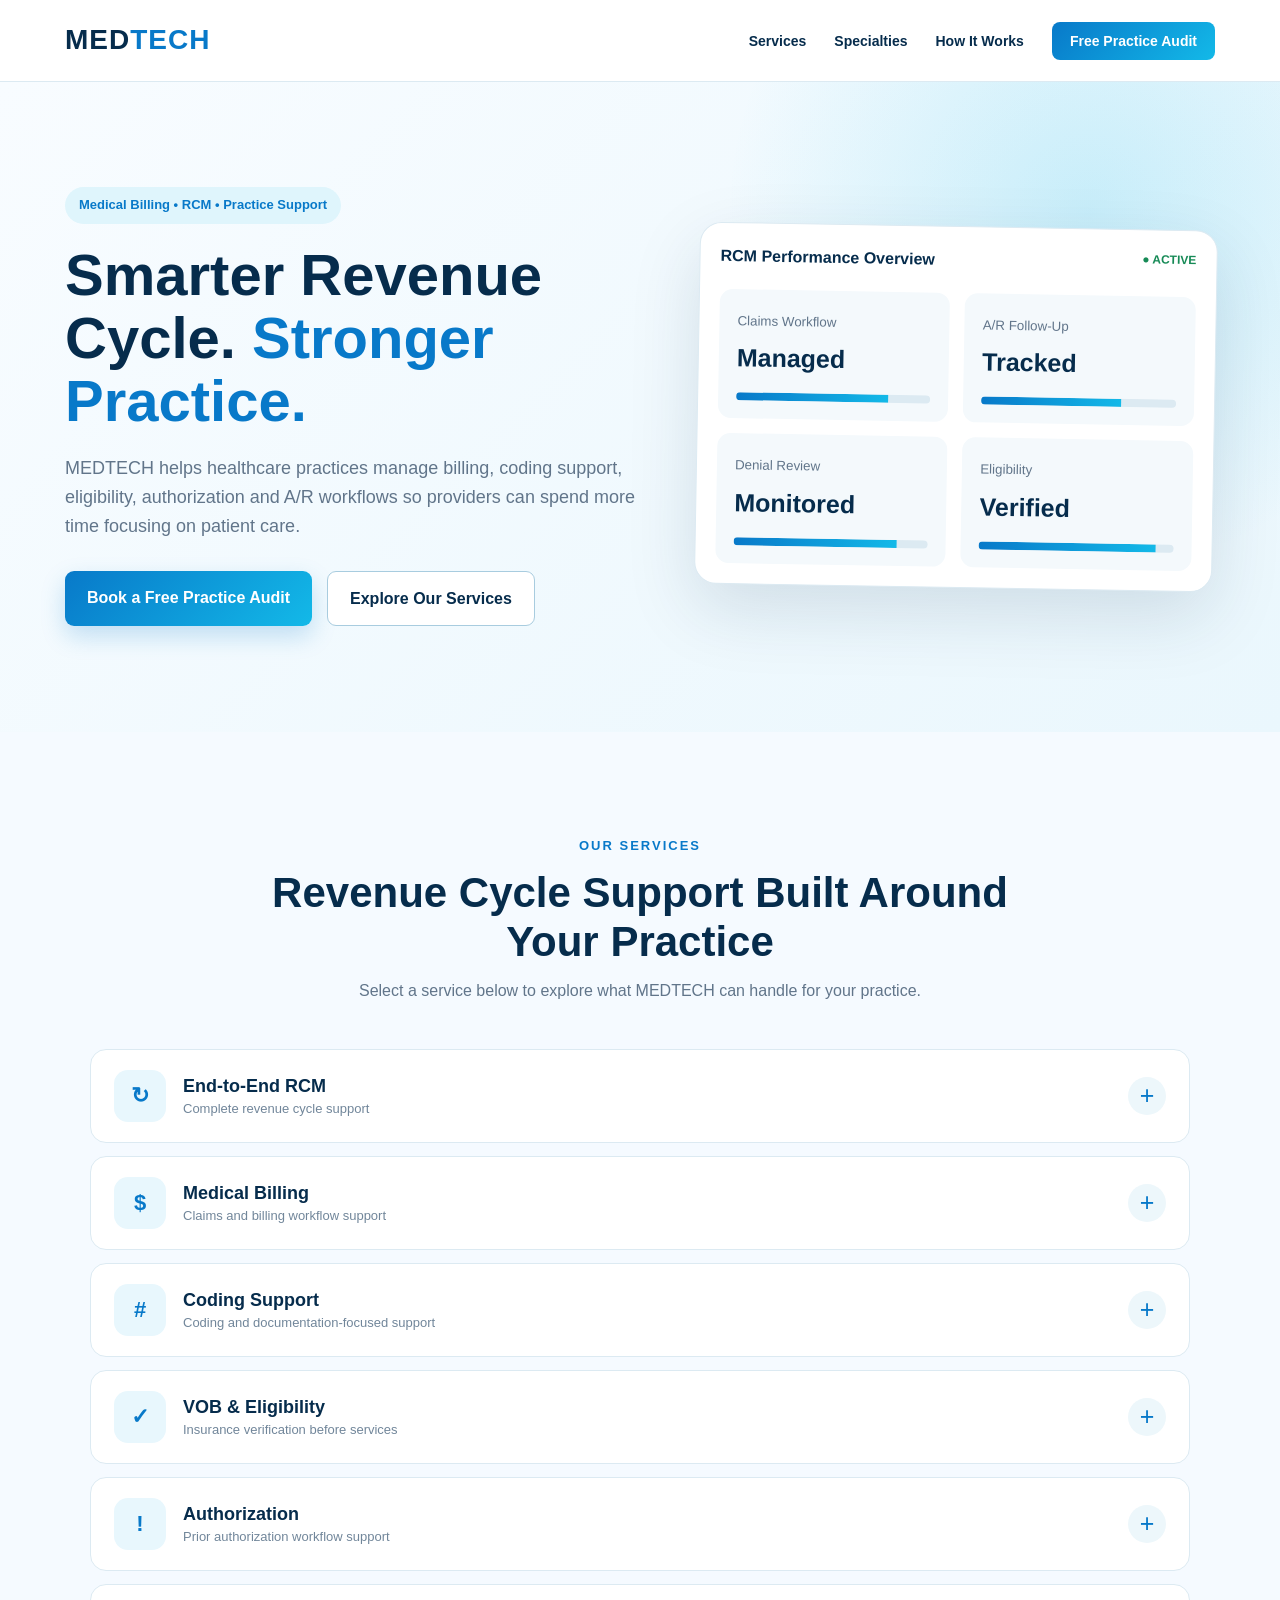
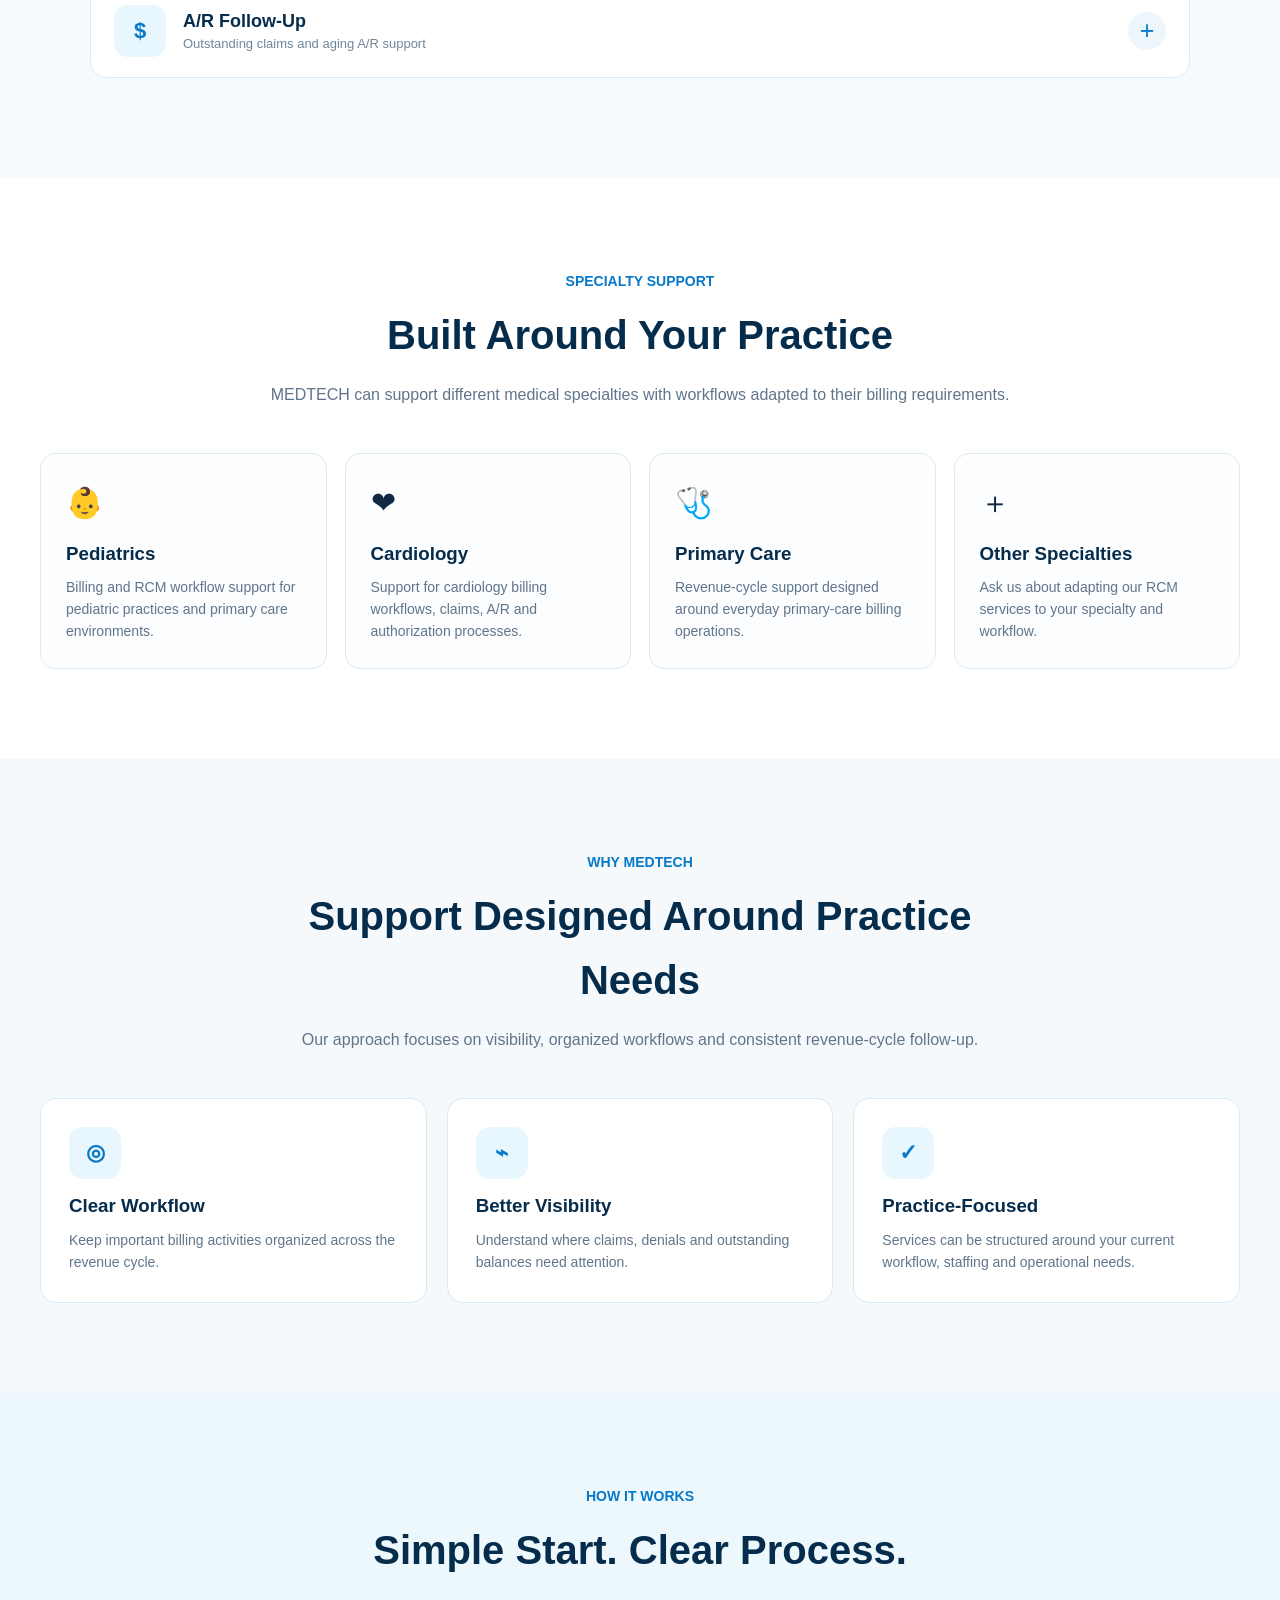
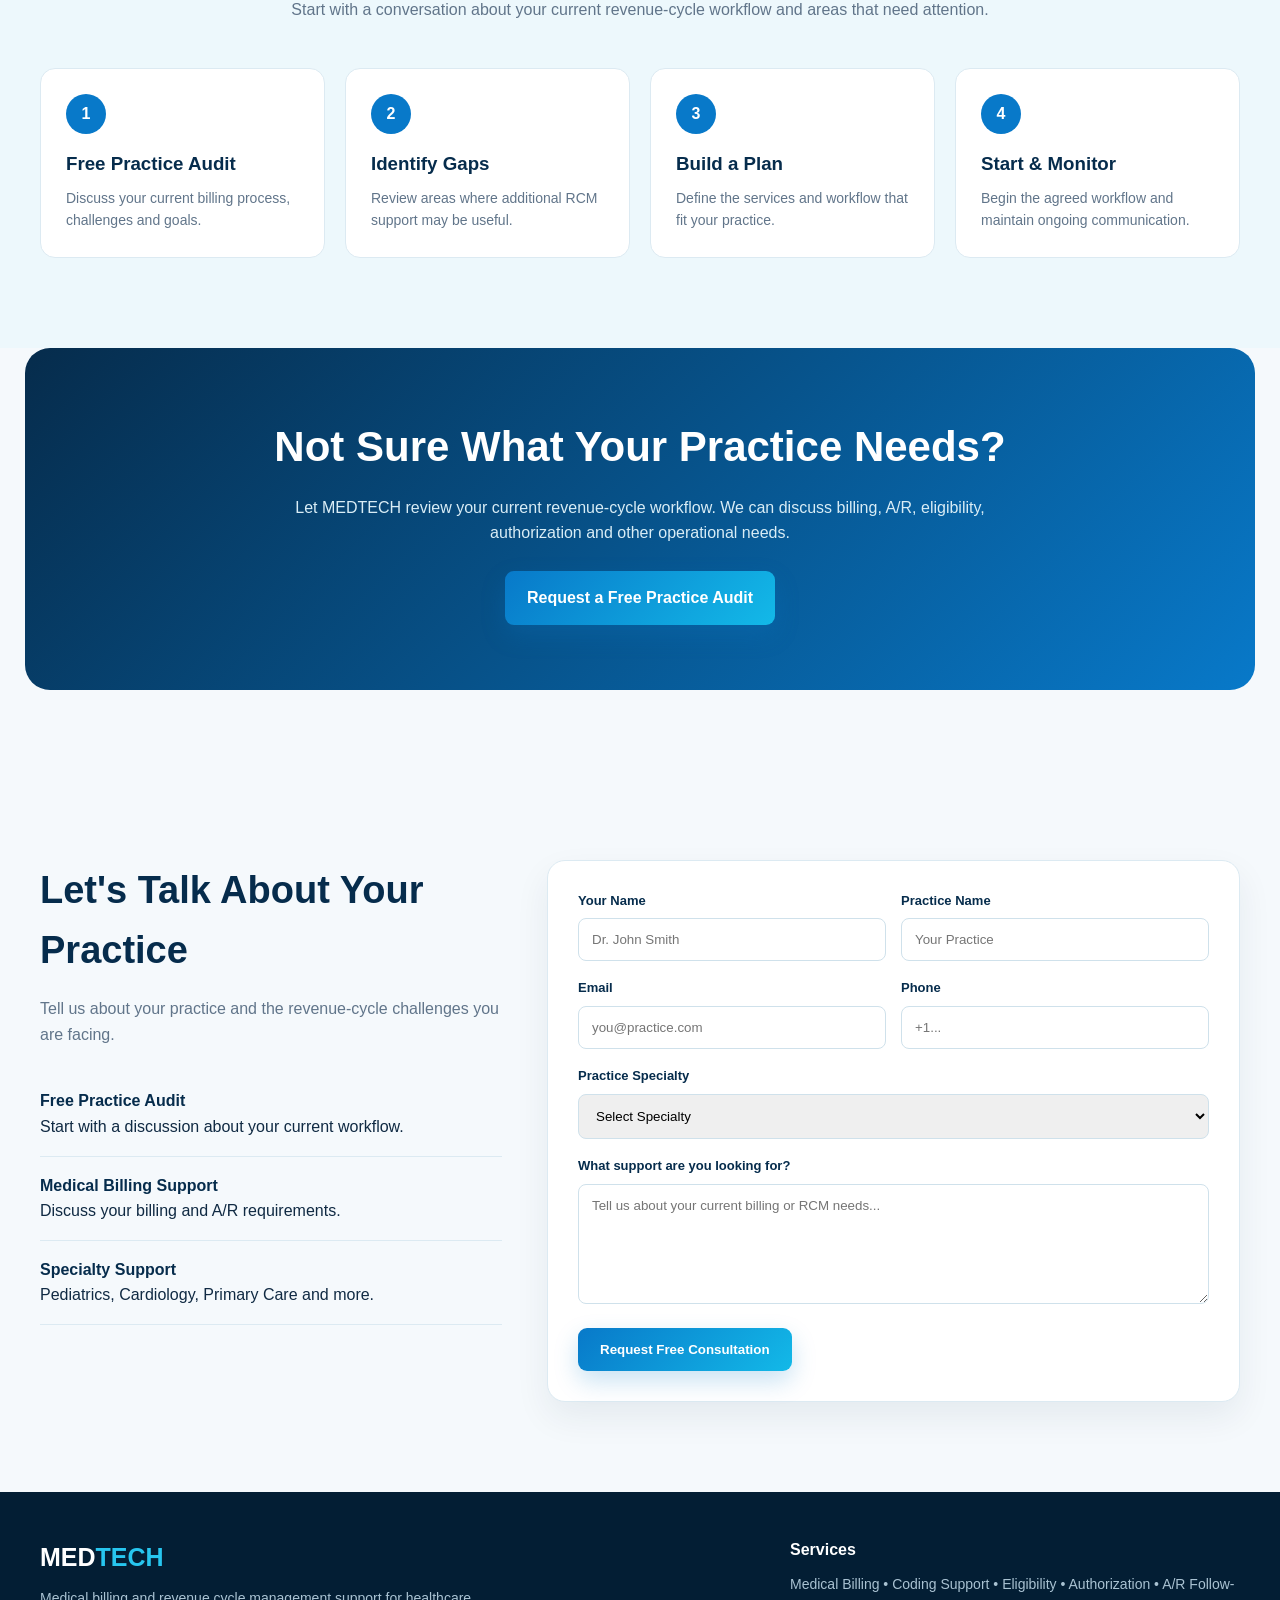
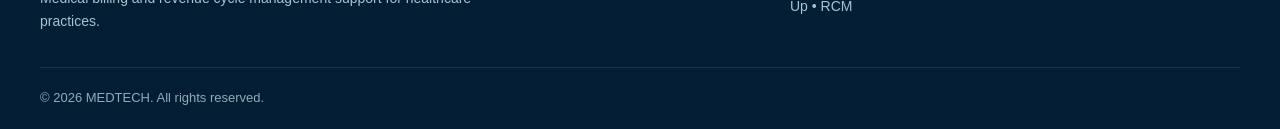
==== index.html @ c3adfd90 "Add files via upload" ====
<!DOCTYPE html>
<html lang="en">
<head>
<meta charset="UTF-8">
<meta name="viewport" content="width=device-width, initial-scale=1.0">

<title>MEDTECH | Medical Billing & RCM</title>

<style>

/* =========================
   GLOBAL
========================= */

*{
    margin:0;
    padding:0;
    box-sizing:border-box;
}

html{
    scroll-behavior:smooth;
}

body{
    font-family:Arial, Helvetica, sans-serif;
    background:#f5f9fc;
    color:#102a43;
    line-height:1.6;
}

:root{
    --navy:#062c4c;
    --blue:#0879c9;
    --cyan:#13b9e8;
    --light:#eaf7fd;
    --white:#ffffff;
    --gray:#61758a;
    --border:#dceaf2;
}


/* =========================
   NAVBAR
========================= */

.navbar{
    position:sticky;
    top:0;
    z-index:1000;
    background:rgba(255,255,255,.95);
    backdrop-filter:blur(14px);
    border-bottom:1px solid var(--border);
}

.nav-container{
    max-width:1200px;
    margin:auto;
    padding:18px 25px;
    display:flex;
    align-items:center;
    justify-content:space-between;
}

.logo{
    font-size:28px;
    font-weight:900;
    color:var(--navy);
    letter-spacing:1px;
}

.logo span{
    color:var(--blue);
}

.nav-links{
    display:flex;
    gap:28px;
    list-style:none;
}

.nav-links a{
    text-decoration:none;
    color:var(--navy);
    font-weight:600;
    font-size:14px;
    transition:.3s;
}

.nav-links a:hover{
    color:var(--blue);
}

.nav-btn{
    background:linear-gradient(135deg,var(--blue),var(--cyan));
    color:white !important;
    padding:11px 18px;
    border-radius:8px;
}


/* =========================
   HERO
========================= */

.hero{
    min-height:650px;
    display:flex;
    align-items:center;

    background:
        radial-gradient(
            circle at 85% 20%,
            rgba(19,185,232,.18),
            transparent 30%
        ),
        linear-gradient(
            135deg,
            #f8fcff,
            #eaf7fd
        );

    overflow:hidden;
}

.hero-container{
    max-width:1200px;
    width:100%;
    margin:auto;
    padding:80px 25px;

    display:grid;
    grid-template-columns:1.05fr .95fr;
    gap:60px;
    align-items:center;
}

.badge{
    display:inline-block;
    background:#dff5fc;
    color:#0879c9;
    padding:8px 14px;
    border-radius:30px;
    font-size:13px;
    font-weight:bold;
    margin-bottom:20px;
}

.hero h1{
    font-size:58px;
    line-height:1.08;
    color:var(--navy);
    margin-bottom:22px;
}

.hero h1 span{
    color:var(--blue);
}

.hero p{
    font-size:18px;
    color:var(--gray);
    max-width:650px;
    margin-bottom:30px;
}

.hero-buttons{
    display:flex;
    gap:15px;
    flex-wrap:wrap;
}

.btn{
    border:none;
    cursor:pointer;
    padding:14px 22px;
    border-radius:9px;
    font-weight:700;
    text-decoration:none;
    display:inline-block;
    transition:.3s;
}

.btn-primary{
    background:linear-gradient(
        135deg,
        var(--blue),
        var(--cyan)
    );

    color:white;

    box-shadow:
        0 10px 25px rgba(8,121,201,.22);
}

.btn-primary:hover{
    transform:translateY(-3px);
    box-shadow:
        0 15px 30px rgba(8,121,201,.30);
}

.btn-outline{
    border:1px solid #a8ccdf;
    color:var(--navy);
    background:white;
}

.btn-outline:hover{
    background:#eef9fd;
    transform:translateY(-3px);
}


/* =========================
   DASHBOARD
========================= */

.dashboard{
    background:white;
    border:1px solid var(--border);
    border-radius:22px;
    padding:20px;

    box-shadow:
        0 25px 70px rgba(6,44,76,.13);

    transform:rotate(1deg);

    animation:
        dashboardFloat 5s ease-in-out infinite;
}

@keyframes dashboardFloat{

    0%,100%{
        transform:
            rotate(1deg)
            translateY(0);
    }

    50%{
        transform:
            rotate(1deg)
            translateY(-10px);
    }

}

.dash-top{
    display:flex;
    justify-content:space-between;
    margin-bottom:20px;
}

.dash-title{
    font-weight:800;
    color:var(--navy);
}

.status{
    color:#168a56;
    font-size:12px;
    font-weight:bold;
}

.dash-grid{
    display:grid;
    grid-template-columns:repeat(2,1fr);
    gap:15px;
}

.dash-card{
    padding:18px;
    border-radius:13px;
    background:#f4f9fc;
    transition:.3s;
}

.dash-card:hover{
    transform:translateY(-4px);
}

.dash-card small{
    color:var(--gray);
}

.dash-card strong{
    display:block;
    font-size:25px;
    color:var(--navy);
    margin-top:5px;
}

.progress{
    height:8px;
    background:#dceaf2;
    border-radius:10px;
    margin-top:15px;
    overflow:hidden;
}

.progress span{
    display:block;
    height:100%;
    width:78%;

    background:
        linear-gradient(
            90deg,
            var(--blue),
            var(--cyan)
        );

    animation:progressMove 2s ease;
}

@keyframes progressMove{
    from{
        width:0;
    }
}


/* =========================
   GENERAL SECTION
========================= */

.section{
    padding:90px 25px;
}

.container{
    max-width:1200px;
    margin:auto;
}

.section-heading{
    text-align:center;
    max-width:750px;
    margin:0 auto 45px;
}

.section-heading span{
    color:var(--blue);
    font-weight:800;
    font-size:14px;
    text-transform:uppercase;
}

.section-heading h2{
    font-size:40px;
    color:var(--navy);
    margin:10px 0 15px;
}

.section-heading p{
    color:var(--gray);
}


/* ==================================================
   ⭐ SERVICES — ANIMATED BUTTONS
================================================== */

.services-section{
    padding:100px 25px;
    background:#f5faff;
}

.services-container{
    max-width:1100px;
    margin:auto;
}

.services-heading{
    text-align:center;
    max-width:780px;
    margin:0 auto 45px;
}

.services-heading span{
    color:var(--blue);
    font-size:13px;
    font-weight:900;
    letter-spacing:2px;
}

.services-heading h2{
    color:var(--navy);
    font-size:42px;
    line-height:1.15;
    margin:12px 0;
}

.services-heading p{
    color:var(--gray);
}


/* BUTTON LIST */

.service-accordion{
    display:flex;
    flex-direction:column;
    gap:13px;
}


/* BUTTON */

.service-button{
    width:100%;
    position:relative;

    border:1px solid var(--border);
    background:white;

    border-radius:16px;

    padding:20px 23px;

    display:flex;
    align-items:center;
    justify-content:space-between;

    cursor:pointer;
    text-align:left;

    overflow:hidden;

    transition:
        transform .35s ease,
        box-shadow .35s ease,
        border-color .35s ease,
        background .35s ease;
}


/* moving light effect */

.service-button::before{
    content:"";

    position:absolute;

    top:0;
    left:-120%;

    width:80%;
    height:100%;

    background:
        linear-gradient(
            90deg,
            transparent,
            rgba(19,185,232,.12),
            transparent
        );

    transform:skewX(-25deg);

    transition:left .7s ease;
}

.service-button:hover::before{
    left:130%;
}


.service-button:hover{
    transform:translateY(-4px);

    border-color:#76ccea;

    box-shadow:
        0 14px 35px rgba(8,121,201,.13);
}


.service-button.active{
    background:
        linear-gradient(
            135deg,
            #062c4c,
            #0879c9
        );

    border-color:#0879c9;

    color:white;

    border-radius:
        16px 16px 0 0;

    transform:none;

    box-shadow:
        0 12px 30px rgba(8,121,201,.20);
}


.service-left{
    display:flex;
    align-items:center;
    gap:17px;

    position:relative;
    z-index:2;
}


/* ICON */

.service-icon{
    width:52px;
    height:52px;
    min-width:52px;

    border-radius:14px;

    display:flex;
    align-items:center;
    justify-content:center;

    background:#e8f7fd;
    color:var(--blue);

    font-size:22px;
    font-weight:900;

    transition:
        transform .4s ease,
        background .3s ease;
}

.service-button:hover .service-icon{
    transform:
        rotate(-8deg)
        scale(1.08);
}

.service-button.active .service-icon{
    background:rgba(255,255,255,.14);
    color:#65ddf8;

    transform:
        rotate(-8deg)
        scale(1.08);
}


.service-button h3{
    margin:0 0 4px;

    color:var(--navy);

    font-size:18px;
}

.service-button.active h3{
    color:white;
}


.service-button p{
    margin:0;

    color:#71869a;

    font-size:13px;
}

.service-button.active p{
    color:#c9e5f1;
}


/* ARROW */

.service-arrow{
    width:38px;
    height:38px;

    min-width:38px;

    border-radius:50%;

    display:flex;
    align-items:center;
    justify-content:center;

    background:#edf7fb;

    color:var(--blue);

    font-size:25px;

    position:relative;
    z-index:2;

    transition:
        transform .45s cubic-bezier(.68,-.55,.27,1.55),
        background .3s ease,
        color .3s ease;
}

.service-button.active .service-arrow{
    background:rgba(255,255,255,.15);
    color:white;

    transform:
        rotate(45deg);
}


/* ==================================================
   SLIDE OPEN AREA
================================================== */

.service-slide{

    max-height:0;

    overflow:hidden;

    opacity:0;

    background:white;

    border:0 solid var(--border);

    border-top:none;

    transform:
        translateY(-8px);

    transition:
        max-height .65s cubic-bezier(.4,0,.2,1),
        opacity .35s ease,
        transform .5s ease,
        padding .5s ease;
}


.service-item.open .service-slide{

    max-height:700px;

    opacity:1;

    transform:
        translateY(0);

    border-width:
        0 1px 1px 1px;

    border-radius:
        0 0 16px 16px;
}


.slide-content{
    padding:32px;
}


/* LABEL */

.slide-label{
    color:var(--blue);

    font-size:11px;

    font-weight:900;

    letter-spacing:1.8px;
}


/* TITLE */

.slide-text h3{
    color:var(--navy);

    font-size:29px;

    margin:
        8px 0 10px;
}


.slide-text p{
    color:var(--gray);

    max-width:850px;
}


/* CONTENT COLUMNS */

.slide-columns{

    display:grid;

    grid-template-columns:
        1fr 1fr;

    gap:30px;

    margin-top:25px;
}


.slide-columns h4{
    color:var(--navy);

    margin-bottom:12px;
}


.slide-columns ul{
    list-style:none;
}


.slide-columns li{
    color:#536b7e;

    padding:7px 0;

    font-size:14px;
}


.slide-columns li::before{
    content:"✓";

    color:var(--blue);

    font-weight:bold;

    margin-right:9px;
}


/* PROVIDER DECISION BOX */

.provider-box{

    background:
        linear-gradient(
            135deg,
            #eef9fd,
            #f8fcff
        );

    border:
        1px solid #d2edf7;

    border-radius:15px;

    padding:23px;

    position:relative;

    overflow:hidden;
}

.provider-box::before{

    content:"";

    position:absolute;

    width:100px;
    height:100px;

    right:-40px;
    top:-40px;

    background:#dff5fc;

    border-radius:50%;
}


.provider-box h4{
    color:var(--blue);

    position:relative;
}


.provider-box p{
    color:#536b7e;

    font-size:14px;

    line-height:1.7;

    position:relative;
}


/* ==================================================
   SPECIALTIES
================================================== */

.specialties{
    background:white;
}

.specialty-grid{
    display:grid;
    grid-template-columns:repeat(4,1fr);
    gap:18px;
}

.specialty{
    padding:25px;

    border:1px solid var(--border);

    border-radius:15px;

    background:#fbfdff;

    transition:.35s;
}

.specialty:hover{
    transform:translateY(-7px);

    box-shadow:
        0 15px 35px rgba(6,44,76,.09);
}

.specialty-icon{
    font-size:30px;
    margin-bottom:12px;
}

.specialty h3{
    color:var(--navy);
    margin-bottom:7px;
}

.specialty p{
    font-size:14px;
    color:var(--gray);
}


/* ==================================================
   WHY MEDTECH
================================================== */

.why-grid{
    display:grid;
    grid-template-columns:repeat(3,1fr);
    gap:20px;
}

.why-card{
    background:white;

    padding:28px;

    border-radius:16px;

    border:1px solid var(--border);

    transition:.35s;
}

.why-card:hover{
    transform:translateY(-6px);

    box-shadow:
        0 15px 35px rgba(6,44,76,.08);
}

.why-card h3{
    margin:12px 0 8px;
    color:var(--navy);
}

.why-card p{
    color:var(--gray);
    font-size:14px;
}


/* ==================================================
   PROCESS
================================================== */

.process{
    background:#edf8fc;
}

.process-grid{
    display:grid;
    grid-template-columns:repeat(4,1fr);
    gap:20px;
}

.step{
    background:white;

    padding:25px;

    border-radius:15px;

    border:1px solid var(--border);

    transition:.35s;
}

.step:hover{
    transform:translateY(-6px);

    box-shadow:
        0 15px 35px rgba(6,44,76,.08);
}

.number{
    width:40px;
    height:40px;

    border-radius:50%;

    background:var(--blue);

    color:white;

    display:flex;

    align-items:center;
    justify-content:center;

    font-weight:bold;

    margin-bottom:15px;
}

.step h3{
    color:var(--navy);
    margin-bottom:8px;
}

.step p{
    color:var(--gray);
    font-size:14px;
}


/* ==================================================
   CTA
================================================== */

.cta{
    margin:0 25px 80px;

    background:
        linear-gradient(
            135deg,
            #062c4c,
            #0879c9
        );

    color:white;

    border-radius:25px;

    padding:65px 35px;

    text-align:center;

    overflow:hidden;
}

.cta h2{
    font-size:42px;
    margin-bottom:15px;
}

.cta p{
    color:#d9edf6;

    max-width:700px;

    margin:
        0 auto 25px;
}


/* ==================================================
   CONTACT
================================================== */

.contact-grid{
    display:grid;

    grid-template-columns:
        .8fr 1.2fr;

    gap:45px;
}

.contact-info h2{
    font-size:38px;

    color:var(--navy);

    margin-bottom:15px;
}

.contact-info p{
    color:var(--gray);

    margin-bottom:25px;
}

.contact-item{
    padding:16px 0;

    border-bottom:
        1px solid var(--border);
}

.contact-item strong{
    color:var(--navy);
}


.contact-form{

    background:white;

    padding:30px;

    border-radius:18px;

    border:1px solid var(--border);

    box-shadow:
        0 15px 35px rgba(6,44,76,.07);
}


.form-row{
    display:grid;

    grid-template-columns:
        1fr 1fr;

    gap:15px;
}

.form-group{
    margin-bottom:17px;
}

.form-group label{
    display:block;

    font-size:13px;

    font-weight:bold;

    margin-bottom:7px;

    color:var(--navy);
}

.form-group input,
.form-group textarea,
.form-group select{

    width:100%;

    padding:13px;

    border:
        1px solid #cfe1eb;

    border-radius:8px;

    outline:none;

    font-family:inherit;
}

.form-group input:focus,
.form-group textarea:focus,
.form-group select:focus{

    border-color:var(--blue);

    box-shadow:
        0 0 0 3px rgba(8,121,201,.08);
}

textarea{
    min-height:120px;

    resize:vertical;
}


/* ==================================================
   FOOTER
================================================== */

footer{

    background:#031e34;

    color:white;

    padding:
        45px 25px 20px;
}

.footer-container{

    max-width:1200px;

    margin:auto;

    display:flex;

    justify-content:space-between;

    gap:30px;
}

.footer-logo{

    font-size:25px;

    font-weight:900;
}

.footer-logo span{
    color:#27c6ef;
}

.footer-text{

    color:#a9c2d2;

    max-width:450px;

    margin-top:10px;

    font-size:14px;
}

.copyright{

    max-width:1200px;

    margin:
        35px auto 0;

    padding-top:20px;

    border-top:
        1px solid rgba(255,255,255,.1);

    color:#91aaba;

    font-size:13px;
}


/* ==================================================
   RESPONSIVE
================================================== */

@media(max-width:900px){

    .hero-container,
    .contact-grid{

        grid-template-columns:1fr;
    }

    .hero h1{
        font-size:44px;
    }

    .specialty-grid{
        grid-template-columns:
            repeat(2,1fr);
    }

    .why-grid{
        grid-template-columns:1fr;
    }

    .process-grid{
        grid-template-columns:
            repeat(2,1fr);
    }
}


@media(max-width:700px){

    .nav-links{
        display:none;
    }

    .services-heading h2{
        font-size:32px;
    }

    .service-button{
        padding:16px;
    }

    .service-left{
        gap:12px;
    }

    .service-icon{
        width:45px;
        height:45px;
        min-width:45px;
    }

    .service-button h3{
        font-size:16px;
    }

    .service-button p{
        font-size:12px;
    }

    .slide-content{
        padding:23px;
    }

    .slide-text h3{
        font-size:23px;
    }

    .slide-columns{
        grid-template-columns:1fr;
        gap:20px;
    }
}


@media(max-width:600px){

    .hero-container{
        padding:
            60px 20px;
    }

    .hero h1{
        font-size:37px;
    }

    .section{
        padding:
            65px 20px;
    }

    .specialty-grid,
    .process-grid,
    .form-row{
        grid-template-columns:1fr;
    }

    .cta{
        margin:
            0 15px 60px;

        padding:
            45px 20px;
    }

    .cta h2{
        font-size:32px;
    }

    .footer-container{
        flex-direction:column;
    }
}

</style>
</head>


<body>


<!-- ==================================================
     NAVBAR
================================================== -->

<nav class="navbar">

    <div class="nav-container">

        <div class="logo">
            MED<span>TECH</span>
        </div>

        <ul class="nav-links">

            <li>
                <a href="#services">
                    Services
                </a>
            </li>

            <li>
                <a href="#specialties">
                    Specialties
                </a>
            </li>

            <li>
                <a href="#process">
                    How It Works
                </a>
            </li>

            <li>
                <a href="#contact"
                   class="nav-btn">
                    Free Practice Audit
                </a>
            </li>

        </ul>

    </div>

</nav>


<!-- ==================================================
     HERO
================================================== -->

<section class="hero">

    <div class="hero-container">

        <div>

            <div class="badge">
                Medical Billing • RCM • Practice Support
            </div>

            <h1>
                Smarter Revenue Cycle.
                <span>Stronger Practice.</span>
            </h1>

            <p>
                MEDTECH helps healthcare practices manage billing,
                coding support, eligibility, authorization and A/R
                workflows so providers can spend more time focusing
                on patient care.
            </p>

            <div class="hero-buttons">

                <a href="#contact"
                   class="btn btn-primary">
                    Book a Free Practice Audit
                </a>

                <a href="#services"
                   class="btn btn-outline">
                    Explore Our Services
                </a>

            </div>

        </div>


        <!-- DASHBOARD -->

        <div class="dashboard">

            <div class="dash-top">

                <div class="dash-title">
                    RCM Performance Overview
                </div>

                <div class="status">
                    ● ACTIVE
                </div>

            </div>


            <div class="dash-grid">

                <div class="dash-card">

                    <small>
                        Claims Workflow
                    </small>

                    <strong>
                        Managed
                    </strong>

                    <div class="progress">
                        <span></span>
                    </div>

                </div>


                <div class="dash-card">

                    <small>
                        A/R Follow-Up
                    </small>

                    <strong>
                        Tracked
                    </strong>

                    <div class="progress">
                        <span style="width:72%"></span>
                    </div>

                </div>


                <div class="dash-card">

                    <small>
                        Denial Review
                    </small>

                    <strong>
                        Monitored
                    </strong>

                    <div class="progress">
                        <span style="width:84%"></span>
                    </div>

                </div>


                <div class="dash-card">

                    <small>
                        Eligibility
                    </small>

                    <strong>
                        Verified
                    </strong>

                    <div class="progress">
                        <span style="width:91%"></span>
                    </div>

                </div>

            </div>

        </div>

    </div>

</section>


<!-- ==================================================
     SERVICES
================================================== -->

<section class="services-section"
         id="services">

    <div class="services-container">


        <div class="services-heading">

            <span>
                OUR SERVICES
            </span>

            <h2>
                Revenue Cycle Support Built Around Your Practice
            </h2>

            <p>
                Select a service below to explore what MEDTECH
                can handle for your practice.
            </p>

        </div>


        <div class="service-accordion">


            <!-- END-TO-END RCM -->

            <div class="service-item">

                <button
                    class="service-button"
                    onclick="toggleService(this)">

                    <div class="service-left">

                        <div class="service-icon">
                            ↻
                        </div>

                        <div>

                            <h3>
                                End-to-End RCM
                            </h3>

                            <p>
                                Complete revenue cycle support
                            </p>

                        </div>

                    </div>

                    <div class="service-arrow">
                        +
                    </div>

                </button>


                <div class="service-slide">

                    <div class="slide-content">

                        <span class="slide-label">
                            END-TO-END RCM
                        </span>

                        <div class="slide-text">

                            <h3>
                                Complete Revenue Cycle Management
                            </h3>

                            <p>
                                Coordinated support across multiple
                                stages of your practice's revenue cycle.
                            </p>

                        </div>


                        <div class="slide-columns">

                            <div>

                                <h4>
                                    What We Handle
                                </h4>

                                <ul>
                                    <li>
                                        Eligibility & benefits verification
                                    </li>

                                    <li>
                                        Claim creation and submission
                                    </li>

                                    <li>
                                        Payment posting
                                    </li>

                                    <li>
                                        Denial management
                                    </li>

                                    <li>
                                        A/R follow-up
                                    </li>

                                    <li>
                                        Revenue cycle reporting
                                    </li>
                                </ul>

                            </div>


                            <div class="provider-box">

                                <h4>
                                    May Be Useful If
                                </h4>

                                <p>
                                    Your practice wants coordinated support
                                    across multiple revenue-cycle functions
                                    instead of managing each function separately.
                                </p>

                            </div>

                        </div>

                    </div>

                </div>

            </div>


            <!-- MEDICAL BILLING -->

            <div class="service-item">

                <button
                    class="service-button"
                    onclick="toggleService(this)">

                    <div class="service-left">

                        <div class="service-icon">
                            $
                        </div>

                        <div>

                            <h3>
                                Medical Billing
                            </h3>

                            <p>
                                Claims and billing workflow support
                            </p>

                        </div>

                    </div>

                    <div class="service-arrow">
                        +
                    </div>

                </button>


                <div class="service-slide">

                    <div class="slide-content">

                        <span class="slide-label">
                            MEDICAL BILLING
                        </span>

                        <div class="slide-text">

                            <h3>
                                Organized Billing From Claim to Payment
                            </h3>

                            <p>
                                Support for the day-to-day billing process,
                                from claim preparation to payment workflow.
                            </p>

                        </div>


                        <div class="slide-columns">

                            <div>

                                <h4>
                                    What We Handle
                                </h4>

                                <ul>

                                    <li>
                                        Claim preparation
                                    </li>

                                    <li>
                                        Claim submission
                                    </li>

                                    <li>
                                        Claim status follow-up
                                    </li>

                                    <li>
                                        EOB / ERA review
                                    </li>

                                    <li>
                                        Payment posting support
                                    </li>

                                    <li>
                                        Billing reports
                                    </li>

                                </ul>

                            </div>


                            <div class="provider-box">

                                <h4>
                                    May Be Useful If
                                </h4>

                                <p>
                                    Your practice has clinical staff in place
                                    but needs additional support with the daily
                                    billing workload and claim cycle.
                                </p>

                            </div>

                        </div>

                    </div>

                </div>

            </div>


            <!-- CODING SUPPORT -->

            <div class="service-item">

                <button
                    class="service-button"
                    onclick="toggleService(this)">

                    <div class="service-left">

                        <div class="service-icon">
                            #
                        </div>

                        <div>

                            <h3>
                                Coding Support
                            </h3>

                            <p>
                                Coding and documentation-focused support
                            </p>

                        </div>

                    </div>

                    <div class="service-arrow">
                        +
                    </div>

                </button>


                <div class="service-slide">

                    <div class="slide-content">

                        <span class="slide-label">
                            CODING SUPPORT
                        </span>

                        <div class="slide-text">

                            <h3>
                                Coding Support for Billing Workflows
                            </h3>

                            <p>
                                Coding-focused support to help identify
                                issues involving CPT, ICD-10, modifiers
                                and documentation.
                            </p>

                        </div>


                        <div class="slide-columns">

                            <div>

                                <h4>
                                    What We Handle
                                </h4>

                                <ul>

                                    <li>
                                        CPT coding support
                                    </li>

                                    <li>
                                        ICD-10 coding support
                                    </li>

                                    <li>
                                        Modifier review
                                    </li>

                                    <li>
                                        Documentation-related review
                                    </li>

                                    <li>
                                        Claim coding issue identification
                                    </li>

                                    <li>
                                        Billing and coding coordination
                                    </li>

                                </ul>

                            </div>


                            <div class="provider-box">

                                <h4>
                                    May Be Useful If
                                </h4>

                                <p>
                                    Your practice is experiencing recurring
                                    coding-related claim issues or needs
                                    additional support reviewing billing
                                    documentation.
                                </p>

                            </div>

                        </div>

                    </div>

                </div>

            </div>


            <!-- VOB -->

            <div class="service-item">

                <button
                    class="service-button"
                    onclick="toggleService(this)">

                    <div class="service-left">

                        <div class="service-icon">
                            ✓
                        </div>

                        <div>

                            <h3>
                                VOB & Eligibility
                            </h3>

                            <p>
                                Insurance verification before services
                            </p>

                        </div>

                    </div>

                    <div class="service-arrow">
                        +
                    </div>

                </button>


                <div class="service-slide">

                    <div class="slide-content">

                        <span class="slide-label">
                            VOB & ELIGIBILITY
                        </span>

                        <div class="slide-text">

                            <h3>
                                Verify Coverage Before the Appointment
                            </h3>

                            <p>
                                Insurance verification support designed
                                to provide important coverage and benefit
                                information before services are provided.
                            </p>

                        </div>


                        <div class="slide-columns">

                            <div>

                                <h4>
                                    What We Handle
                                </h4>

                                <ul>

                                    <li>
                                        Insurance eligibility verification
                                    </li>

                                    <li>
                                        Benefits verification
                                    </li>

                                    <li>
                                        Coverage information
                                    </li>

                                    <li>
                                        Copay and deductible information
                                    </li>

                                    <li>
                                        Patient responsibility information
                                    </li>

                                    <li>
                                        Verification documentation
                                    </li>

                                </ul>

                            </div>


                            <div class="provider-box">

                                <h4>
                                    May Be Useful If
                                </h4>

                                <p>
                                    Your practice wants better visibility into
                                    insurance coverage and patient responsibility
                                    before providing services.
                                </p>

                            </div>

                        </div>

                    </div>

                </div>

            </div>


            <!-- AUTHORIZATION -->

            <div class="service-item">

                <button
                    class="service-button"
                    onclick="toggleService(this)">

                    <div class="service-left">

                        <div class="service-icon">
                            !
                        </div>

                        <div>

                            <h3>
                                Authorization
                            </h3>

                            <p>
                                Prior authorization workflow support
                            </p>

                        </div>

                    </div>

                    <div class="service-arrow">
                        +
                    </div>

                </button>


                <div class="service-slide">

                    <div class="slide-content">

                        <span class="slide-label">
                            AUTHORIZATION
                        </span>

                        <div class="slide-text">

                            <h3>
                                Prior Authorization Workflow Support
                            </h3>

                            <p>
                                Support for authorization-related
                                administrative workflows and tracking
                                for services that require prior approval.
                            </p>

                        </div>


                        <div class="slide-columns">

                            <div>

                                <h4>
                                    What We Handle
                                </h4>

                                <ul>

                                    <li>
                                        Authorization requirement checks
                                    </li>

                                    <li>
                                        Authorization request support
                                    </li>

                                    <li>
                                        Insurance communication
                                    </li>

                                    <li>
                                        Authorization status tracking
                                    </li>

                                    <li>
                                        Date-range monitoring
                                    </li>

                                    <li>
                                        Documentation organization
                                    </li>

                                </ul>

                            </div>


                            <div class="provider-box">

                                <h4>
                                    May Be Useful If
                                </h4>

                                <p>
                                    Your practice handles procedures or
                                    services where authorization requirements
                                    create additional administrative work.
                                </p>

                            </div>

                        </div>

                    </div>

                </div>

            </div>


            <!-- A/R FOLLOW-UP -->

            <div class="service-item">

                <button
                    class="service-button"
                    onclick="toggleService(this)">

                    <div class="service-left">

                        <div class="service-icon">
                            $
                        </div>

                        <div>

                            <h3>
                                A/R Follow-Up
                            </h3>

                            <p>
                                Outstanding claims and aging A/R support
                            </p>

                        </div>

                    </div>

                    <div class="service-arrow">
                        +
                    </div>

                </button>


                <div class="service-slide">

                    <div class="slide-content">

                        <span class="slide-label">
                            A/R FOLLOW-UP
                        </span>

                        <div class="slide-text">

                            <h3>
                                Structured Follow-Up on Outstanding A/R
                            </h3>

                            <p>
                                Organized follow-up on unpaid claims,
                                outstanding balances and aging accounts.
                            </p>

                        </div>


                        <div class="slide-columns">

                            <div>

                                <h4>
                                    What We Handle
                                </h4>

                                <ul>

                                    <li>
                                        Insurance A/R follow-up
                                    </li>

                                    <li>
                                        Patient A/R workflow support
                                    </li>

                                    <li>
                                        Claim status investigation
                                    </li>

                                    <li>
                                        Denial-related follow-up
                                    </li>

                                    <li>
                                        Aging A/R review
                                    </li>

                                    <li>
                                        Collection tracking and reporting
                                    </li>

                                </ul>

                            </div>


                            <div class="provider-box">

                                <h4>
                                    May Be Useful If
                                </h4>

                                <p>
                                    Your practice has aging A/R, unresolved
                                    claims or limited internal capacity for
                                    consistent insurance follow-up.
                                </p>

                            </div>

                        </div>

                    </div>

                </div>

            </div>


        </div>

    </div>

</section>


<!-- ==================================================
     SPECIALTIES
================================================== -->

<section class="section specialties"
         id="specialties">

    <div class="container">

        <div class="section-heading">

            <span>
                Specialty Support
            </span>

            <h2>
                Built Around Your Practice
            </h2>

            <p>
                MEDTECH can support different medical specialties
                with workflows adapted to their billing requirements.
            </p>

        </div>


        <div class="specialty-grid">

            <div class="specialty">

                <div class="specialty-icon">
                    👶
                </div>

                <h3>
                    Pediatrics
                </h3>

                <p>
                    Billing and RCM workflow support for pediatric
                    practices and primary care environments.
                </p>

            </div>


            <div class="specialty">

                <div class="specialty-icon">
                    ❤
                </div>

                <h3>
                    Cardiology
                </h3>

                <p>
                    Support for cardiology billing workflows,
                    claims, A/R and authorization processes.
                </p>

            </div>


            <div class="specialty">

                <div class="specialty-icon">
                    🩺
                </div>

                <h3>
                    Primary Care
                </h3>

                <p>
                    Revenue-cycle support designed around
                    everyday primary-care billing operations.
                </p>

            </div>


            <div class="specialty">

                <div class="specialty-icon">
                    ＋
                </div>

                <h3>
                    Other Specialties
                </h3>

                <p>
                    Ask us about adapting our RCM services
                    to your specialty and workflow.
                </p>

            </div>

        </div>

    </div>

</section>


<!-- ==================================================
     WHY MEDTECH
================================================== -->

<section class="section">

    <div class="container">

        <div class="section-heading">

            <span>
                Why MEDTECH
            </span>

            <h2>
                Support Designed Around Practice Needs
            </h2>

            <p>
                Our approach focuses on visibility, organized workflows
                and consistent revenue-cycle follow-up.
            </p>

        </div>


        <div class="why-grid">

            <div class="why-card">

                <div class="service-icon">
                    ◎
                </div>

                <h3>
                    Clear Workflow
                </h3>

                <p>
                    Keep important billing activities organized
                    across the revenue cycle.
                </p>

            </div>


            <div class="why-card">

                <div class="service-icon">
                    ⌁
                </div>

                <h3>
                    Better Visibility
                </h3>

                <p>
                    Understand where claims, denials and outstanding
                    balances need attention.
                </p>

            </div>


            <div class="why-card">

                <div class="service-icon">
                    ✓
                </div>

                <h3>
                    Practice-Focused
                </h3>

                <p>
                    Services can be structured around your current
                    workflow, staffing and operational needs.
                </p>

            </div>

        </div>

    </div>

</section>


<!-- ==================================================
     PROCESS
================================================== -->

<section class="section process"
         id="process">

    <div class="container">

        <div class="section-heading">

            <span>
                How It Works
            </span>

            <h2>
                Simple Start. Clear Process.
            </h2>

            <p>
                Start with a conversation about your current
                revenue-cycle workflow and areas that need attention.
            </p>

        </div>


        <div class="process-grid">

            <div class="step">

                <div class="number">
                    1
                </div>

                <h3>
                    Free Practice Audit
                </h3>

                <p>
                    Discuss your current billing process,
                    challenges and goals.
                </p>

            </div>


            <div class="step">

                <div class="number">
                    2
                </div>

                <h3>
                    Identify Gaps
                </h3>

                <p>
                    Review areas where additional RCM
                    support may be useful.
                </p>

            </div>


            <div class="step">

                <div class="number">
                    3
                </div>

                <h3>
                    Build a Plan
                </h3>

                <p>
                    Define the services and workflow
                    that fit your practice.
                </p>

            </div>


            <div class="step">

                <div class="number">
                    4
                </div>

                <h3>
                    Start & Monitor
                </h3>

                <p>
                    Begin the agreed workflow and maintain
                    ongoing communication.
                </p>

            </div>

        </div>

    </div>

</section>


<!-- ==================================================
     CTA
================================================== -->

<section class="cta">

    <h2>
        Not Sure What Your Practice Needs?
    </h2>

    <p>
        Let MEDTECH review your current revenue-cycle workflow.
        We can discuss billing, A/R, eligibility, authorization
        and other operational needs.
    </p>

    <a href="#contact"
       class="btn btn-primary">

        Request a Free Practice Audit

    </a>

</section>


<!-- ==================================================
     CONTACT
================================================== -->

<section class="section"
         id="contact">

    <div class="container">

        <div class="contact-grid">


            <div class="contact-info">

                <h2>
                    Let's Talk About Your Practice
                </h2>

                <p>
                    Tell us about your practice and the
                    revenue-cycle challenges you are facing.
                </p>


                <div class="contact-item">

                    <strong>
                        Free Practice Audit
                    </strong>

                    <br>

                    Start with a discussion about
                    your current workflow.

                </div>


                <div class="contact-item">

                    <strong>
                        Medical Billing Support
                    </strong>

                    <br>

                    Discuss your billing and
                    A/R requirements.

                </div>


                <div class="contact-item">

                    <strong>
                        Specialty Support
                    </strong>

                    <br>

                    Pediatrics, Cardiology,
                    Primary Care and more.

                </div>

            </div>


            <form class="contact-form"
                  onsubmit="submitForm(event)">


                <div class="form-row">

                    <div class="form-group">

                        <label>
                            Your Name
                        </label>

                        <input
                            type="text"
                            placeholder="Dr. John Smith"
                            required>

                    </div>


                    <div class="form-group">

                        <label>
                            Practice Name
                        </label>

                        <input
                            type="text"
                            placeholder="Your Practice"
                            required>

                    </div>

                </div>


                <div class="form-row">

                    <div class="form-group">

                        <label>
                            Email
                        </label>

                        <input
                            type="email"
                            placeholder="you@practice.com"
                            required>

                    </div>


                    <div class="form-group">

                        <label>
                            Phone
                        </label>

                        <input
                            type="tel"
                            placeholder="+1..."
                            required>

                    </div>

                </div>


                <div class="form-group">

                    <label>
                        Practice Specialty
                    </label>

                    <select required>

                        <option value="">
                            Select Specialty
                        </option>

                        <option>
                            Pediatrics
                        </option>

                        <option>
                            Primary Care
                        </option>

                        <option>
                            Cardiology
                        </option>

                        <option>
                            Other
                        </option>

                    </select>

                </div>


                <div class="form-group">

                    <label>
                        What support are you looking for?
                    </label>

                    <textarea
                        placeholder="Tell us about your current billing or RCM needs..."></textarea>

                </div>


                <button
                    class="btn btn-primary"
                    type="submit">

                    Request Free Consultation

                </button>

            </form>

        </div>

    </div>

</section>


<!-- ==================================================
     FOOTER
================================================== -->

<footer>

    <div class="footer-container">

        <div>

            <div class="footer-logo">
                MED<span>TECH</span>
            </div>

            <p class="footer-text">
                Medical billing and revenue cycle management
                support for healthcare practices.
            </p>

        </div>


        <div>

            <strong>
                Services
            </strong>

            <p class="footer-text">

                Medical Billing • Coding Support •
                Eligibility • Authorization •
                A/R Follow-Up • RCM

            </p>

        </div>

    </div>


    <div class="copyright">

        © 2026 MEDTECH. All rights reserved.

    </div>

</footer>


<!-- ==================================================
     JAVASCRIPT
================================================== -->

<script>


/* ==========================================
   SERVICE ACCORDION
========================================== */

function toggleService(button){

    const currentItem =
        button.closest(".service-item");


    const allItems =
        document.querySelectorAll(
            ".service-item"
        );


    /*
       Close all other buttons
    */

    allItems.forEach(function(item){

        if(item !== currentItem){

            item.classList.remove("open");

            const otherButton =
                item.querySelector(
                    ".service-button"
                );

            if(otherButton){

                otherButton.classList.remove(
                    "active"
                );

            }

        }

    });


    /*
       Open / close current button
    */

    currentItem.classList.toggle("open");

    button.classList.toggle("active");


    /*
       Optional: smoothly bring selected
       service into view
    */

    if(currentItem.classList.contains("open")){

        setTimeout(function(){

            currentItem.scrollIntoView({
                behavior:"smooth",
                block:"nearest"
            });

        },150);

    }

}


/* ==========================================
   CONTACT FORM DEMO
========================================== */

function submitForm(event){

    event.preventDefault();

    alert(
        "Thank you! Your consultation request has been received."
    );

}

</script>


</body>
</html>
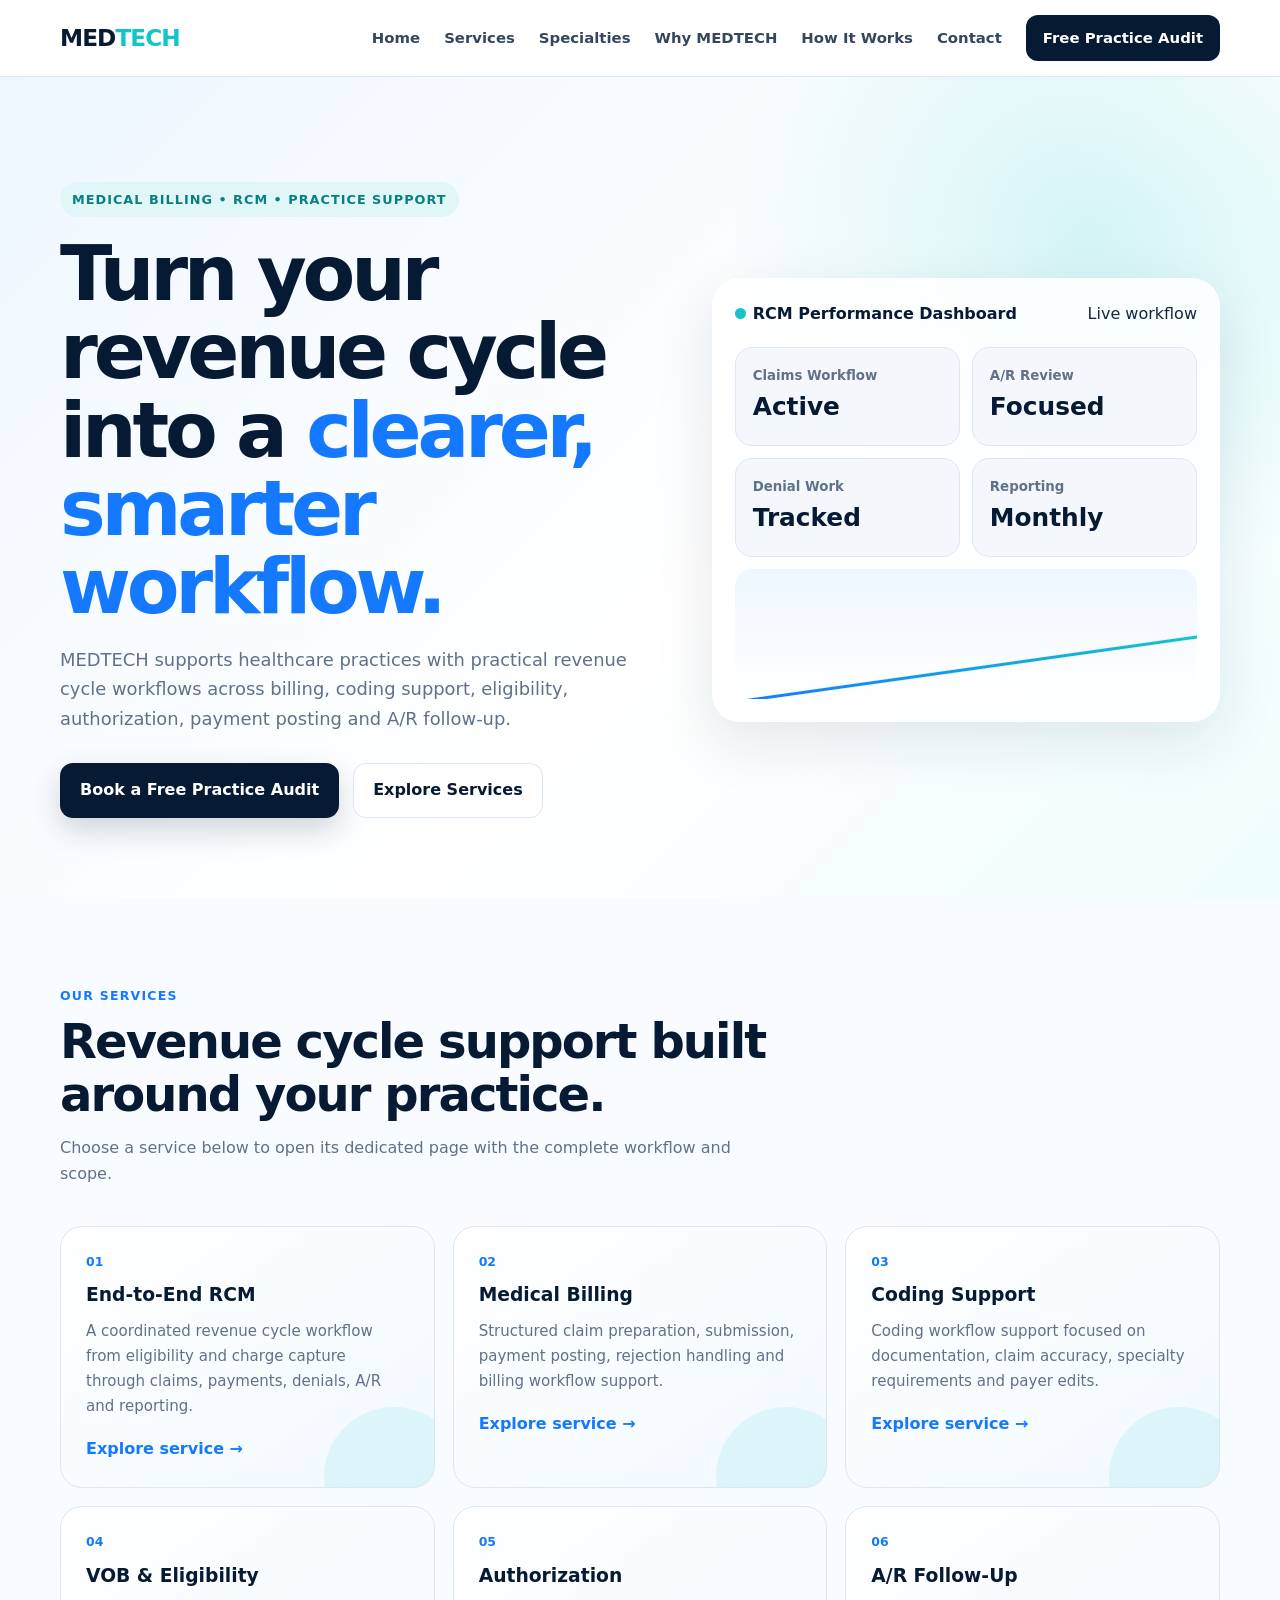
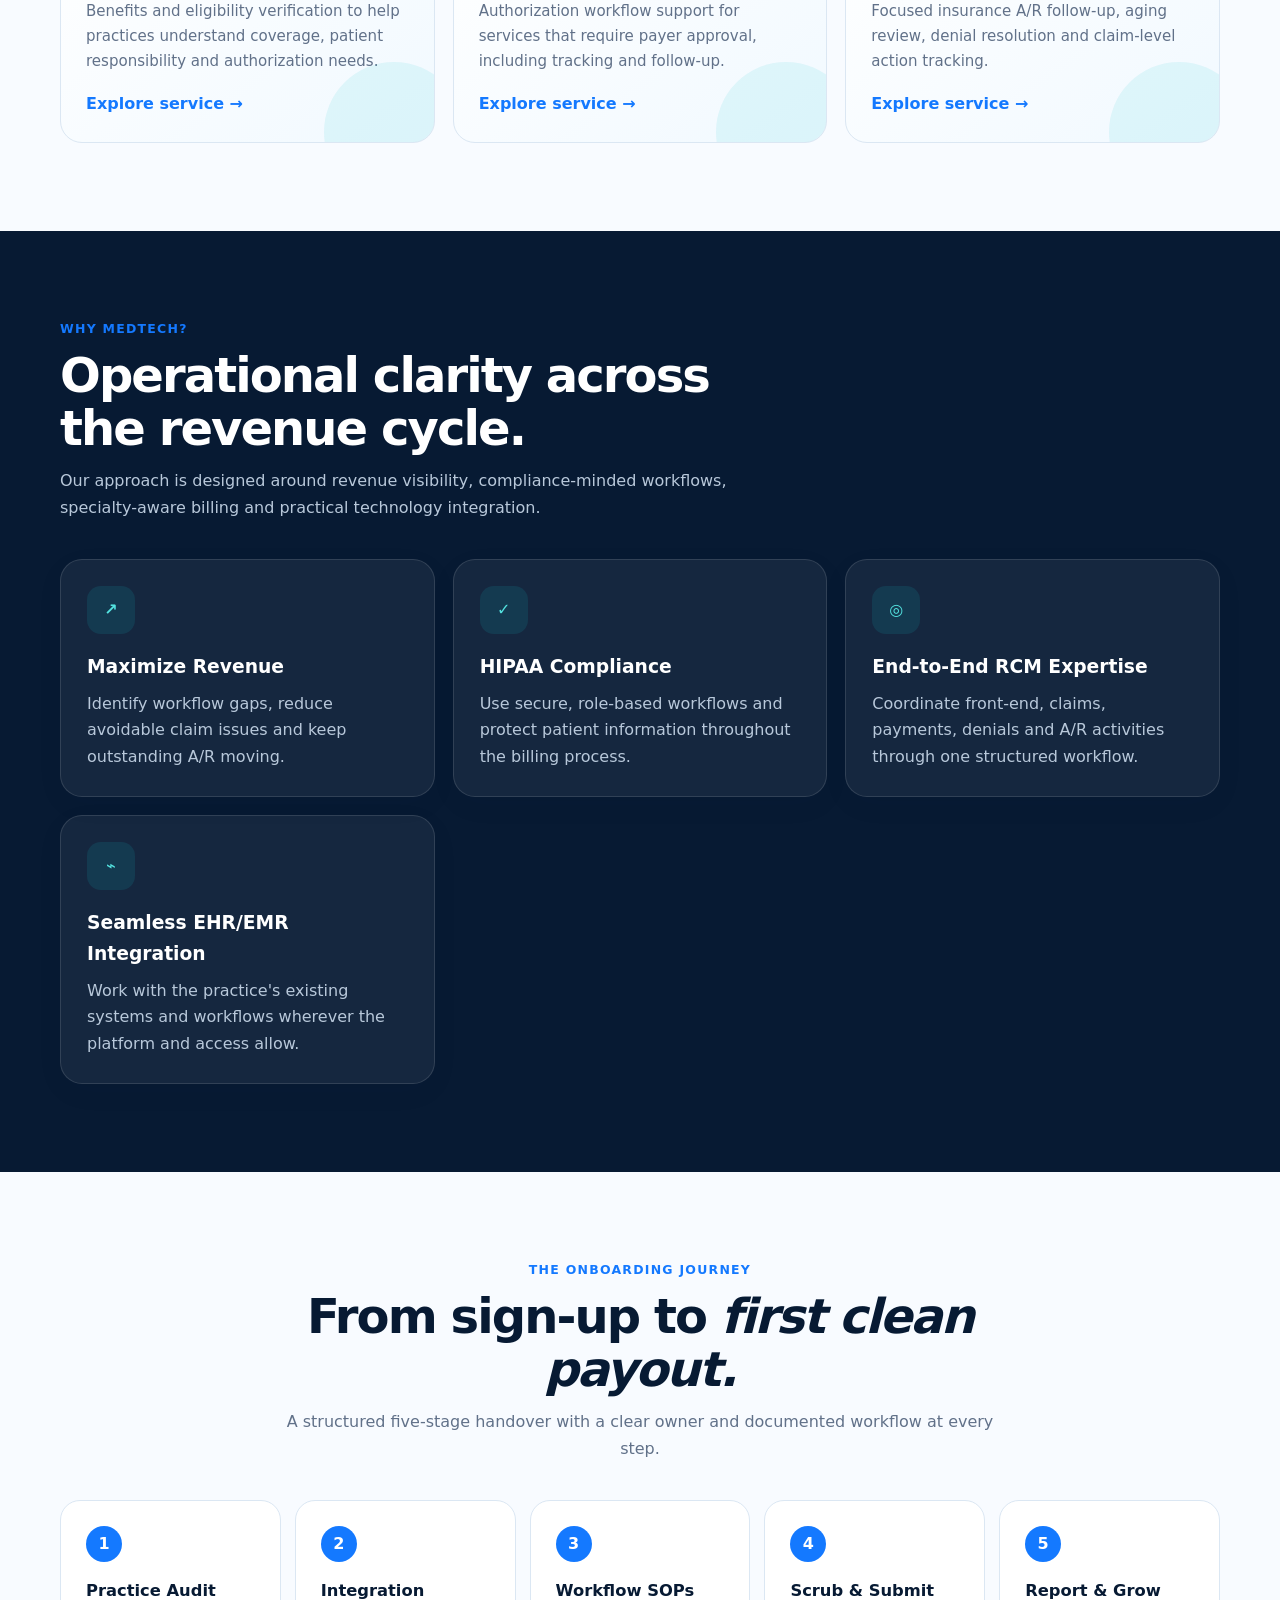
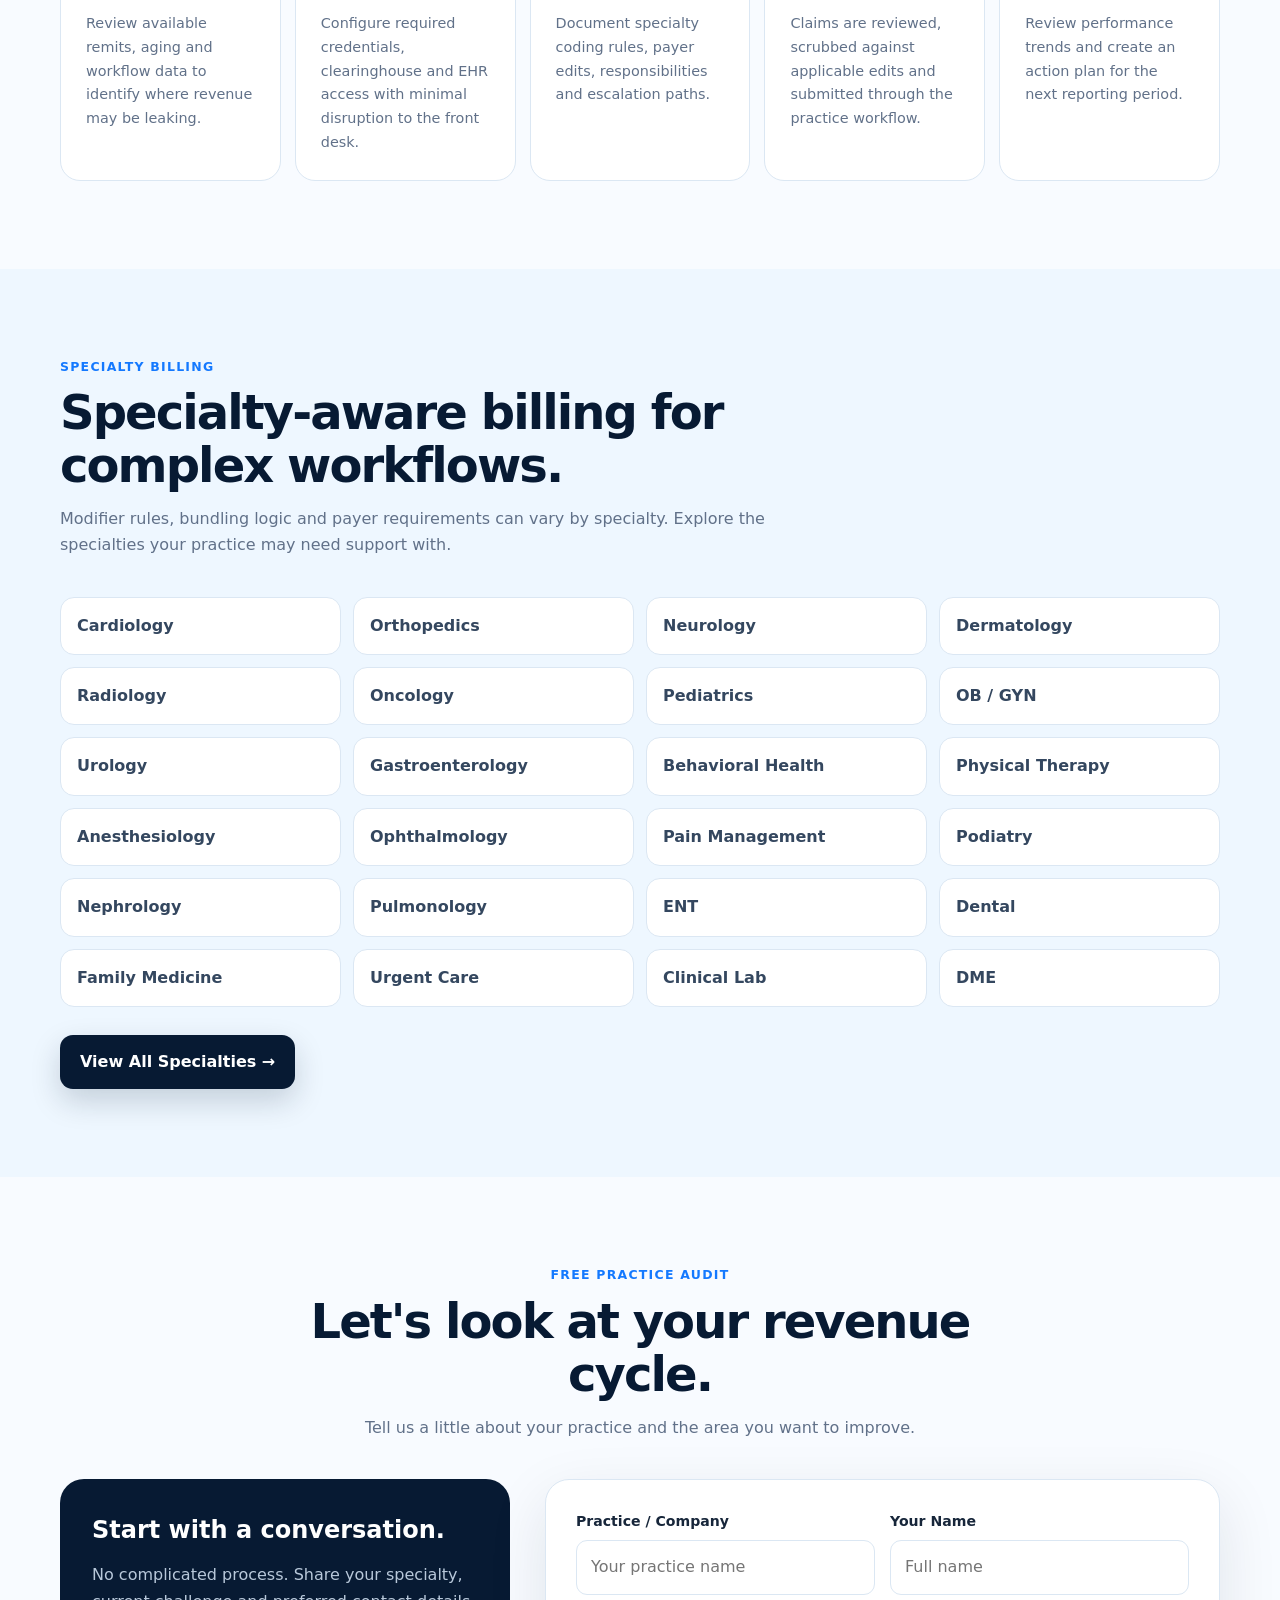
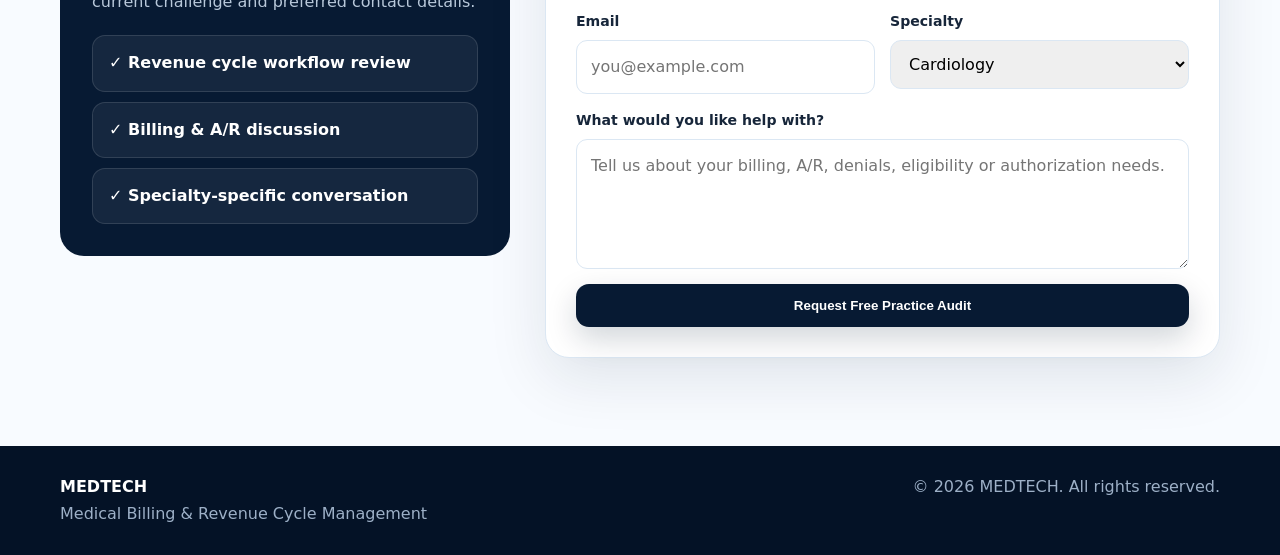
==== commit ed4b30b3: "Add files via upload" ====
--- a/index.html
+++ b/index.html
@@ -1,2918 +1,217 @@
-<!DOCTYPE html>
-<html lang="en">
-<head>
-<meta charset="UTF-8">
-<meta name="viewport" content="width=device-width, initial-scale=1.0">
-
-<title>MEDTECH | Medical Billing & RCM</title>
-
-<style>
-
-/* =========================
-   GLOBAL
-========================= */
-
-*{
-    margin:0;
-    padding:0;
-    box-sizing:border-box;
-}
-
-html{
-    scroll-behavior:smooth;
-}
-
-body{
-    font-family:Arial, Helvetica, sans-serif;
-    background:#f5f9fc;
-    color:#102a43;
-    line-height:1.6;
-}
-
-:root{
-    --navy:#062c4c;
-    --blue:#0879c9;
-    --cyan:#13b9e8;
-    --light:#eaf7fd;
-    --white:#ffffff;
-    --gray:#61758a;
-    --border:#dceaf2;
-}
-
-
-/* =========================
-   NAVBAR
-========================= */
-
-.navbar{
-    position:sticky;
-    top:0;
-    z-index:1000;
-    background:rgba(255,255,255,.95);
-    backdrop-filter:blur(14px);
-    border-bottom:1px solid var(--border);
-}
-
-.nav-container{
-    max-width:1200px;
-    margin:auto;
-    padding:18px 25px;
-    display:flex;
-    align-items:center;
-    justify-content:space-between;
-}
-
-.logo{
-    font-size:28px;
-    font-weight:900;
-    color:var(--navy);
-    letter-spacing:1px;
-}
-
-.logo span{
-    color:var(--blue);
-}
-
-.nav-links{
-    display:flex;
-    gap:28px;
-    list-style:none;
-}
-
-.nav-links a{
-    text-decoration:none;
-    color:var(--navy);
-    font-weight:600;
-    font-size:14px;
-    transition:.3s;
-}
-
-.nav-links a:hover{
-    color:var(--blue);
-}
-
-.nav-btn{
-    background:linear-gradient(135deg,var(--blue),var(--cyan));
-    color:white !important;
-    padding:11px 18px;
-    border-radius:8px;
-}
-
-
-/* =========================
-   HERO
-========================= */
-
-.hero{
-    min-height:650px;
-    display:flex;
-    align-items:center;
-
-    background:
-        radial-gradient(
-            circle at 85% 20%,
-            rgba(19,185,232,.18),
-            transparent 30%
-        ),
-        linear-gradient(
-            135deg,
-            #f8fcff,
-            #eaf7fd
-        );
-
-    overflow:hidden;
-}
-
-.hero-container{
-    max-width:1200px;
-    width:100%;
-    margin:auto;
-    padding:80px 25px;
-
-    display:grid;
-    grid-template-columns:1.05fr .95fr;
-    gap:60px;
-    align-items:center;
-}
-
-.badge{
-    display:inline-block;
-    background:#dff5fc;
-    color:#0879c9;
-    padding:8px 14px;
-    border-radius:30px;
-    font-size:13px;
-    font-weight:bold;
-    margin-bottom:20px;
-}
-
-.hero h1{
-    font-size:58px;
-    line-height:1.08;
-    color:var(--navy);
-    margin-bottom:22px;
-}
-
-.hero h1 span{
-    color:var(--blue);
-}
-
-.hero p{
-    font-size:18px;
-    color:var(--gray);
-    max-width:650px;
-    margin-bottom:30px;
-}
-
-.hero-buttons{
-    display:flex;
-    gap:15px;
-    flex-wrap:wrap;
-}
-
-.btn{
-    border:none;
-    cursor:pointer;
-    padding:14px 22px;
-    border-radius:9px;
-    font-weight:700;
-    text-decoration:none;
-    display:inline-block;
-    transition:.3s;
-}
-
-.btn-primary{
-    background:linear-gradient(
-        135deg,
-        var(--blue),
-        var(--cyan)
-    );
-
-    color:white;
-
-    box-shadow:
-        0 10px 25px rgba(8,121,201,.22);
-}
-
-.btn-primary:hover{
-    transform:translateY(-3px);
-    box-shadow:
-        0 15px 30px rgba(8,121,201,.30);
-}
-
-.btn-outline{
-    border:1px solid #a8ccdf;
-    color:var(--navy);
-    background:white;
-}
-
-.btn-outline:hover{
-    background:#eef9fd;
-    transform:translateY(-3px);
-}
-
-
-/* =========================
-   DASHBOARD
-========================= */
-
-.dashboard{
-    background:white;
-    border:1px solid var(--border);
-    border-radius:22px;
-    padding:20px;
-
-    box-shadow:
-        0 25px 70px rgba(6,44,76,.13);
-
-    transform:rotate(1deg);
-
-    animation:
-        dashboardFloat 5s ease-in-out infinite;
-}
-
-@keyframes dashboardFloat{
-
-    0%,100%{
-        transform:
-            rotate(1deg)
-            translateY(0);
-    }
-
-    50%{
-        transform:
-            rotate(1deg)
-            translateY(-10px);
-    }
-
-}
-
-.dash-top{
-    display:flex;
-    justify-content:space-between;
-    margin-bottom:20px;
-}
-
-.dash-title{
-    font-weight:800;
-    color:var(--navy);
-}
-
-.status{
-    color:#168a56;
-    font-size:12px;
-    font-weight:bold;
-}
-
-.dash-grid{
-    display:grid;
-    grid-template-columns:repeat(2,1fr);
-    gap:15px;
-}
-
-.dash-card{
-    padding:18px;
-    border-radius:13px;
-    background:#f4f9fc;
-    transition:.3s;
-}
-
-.dash-card:hover{
-    transform:translateY(-4px);
-}
-
-.dash-card small{
-    color:var(--gray);
-}
-
-.dash-card strong{
-    display:block;
-    font-size:25px;
-    color:var(--navy);
-    margin-top:5px;
-}
-
-.progress{
-    height:8px;
-    background:#dceaf2;
-    border-radius:10px;
-    margin-top:15px;
-    overflow:hidden;
-}
-
-.progress span{
-    display:block;
-    height:100%;
-    width:78%;
-
-    background:
-        linear-gradient(
-            90deg,
-            var(--blue),
-            var(--cyan)
-        );
-
-    animation:progressMove 2s ease;
-}
-
-@keyframes progressMove{
-    from{
-        width:0;
-    }
-}
-
-
-/* =========================
-   GENERAL SECTION
-========================= */
-
-.section{
-    padding:90px 25px;
-}
-
-.container{
-    max-width:1200px;
-    margin:auto;
-}
-
-.section-heading{
-    text-align:center;
-    max-width:750px;
-    margin:0 auto 45px;
-}
-
-.section-heading span{
-    color:var(--blue);
-    font-weight:800;
-    font-size:14px;
-    text-transform:uppercase;
-}
-
-.section-heading h2{
-    font-size:40px;
-    color:var(--navy);
-    margin:10px 0 15px;
-}
-
-.section-heading p{
-    color:var(--gray);
-}
-
-
-/* ==================================================
-   ⭐ SERVICES — ANIMATED BUTTONS
-================================================== */
-
-.services-section{
-    padding:100px 25px;
-    background:#f5faff;
-}
-
-.services-container{
-    max-width:1100px;
-    margin:auto;
-}
-
-.services-heading{
-    text-align:center;
-    max-width:780px;
-    margin:0 auto 45px;
-}
-
-.services-heading span{
-    color:var(--blue);
-    font-size:13px;
-    font-weight:900;
-    letter-spacing:2px;
-}
-
-.services-heading h2{
-    color:var(--navy);
-    font-size:42px;
-    line-height:1.15;
-    margin:12px 0;
-}
-
-.services-heading p{
-    color:var(--gray);
-}
-
-
-/* BUTTON LIST */
-
-.service-accordion{
-    display:flex;
-    flex-direction:column;
-    gap:13px;
-}
-
-
-/* BUTTON */
-
-.service-button{
-    width:100%;
-    position:relative;
-
-    border:1px solid var(--border);
-    background:white;
-
-    border-radius:16px;
-
-    padding:20px 23px;
-
-    display:flex;
-    align-items:center;
-    justify-content:space-between;
-
-    cursor:pointer;
-    text-align:left;
-
-    overflow:hidden;
-
-    transition:
-        transform .35s ease,
-        box-shadow .35s ease,
-        border-color .35s ease,
-        background .35s ease;
-}
-
-
-/* moving light effect */
-
-.service-button::before{
-    content:"";
-
-    position:absolute;
-
-    top:0;
-    left:-120%;
-
-    width:80%;
-    height:100%;
-
-    background:
-        linear-gradient(
-            90deg,
-            transparent,
-            rgba(19,185,232,.12),
-            transparent
-        );
-
-    transform:skewX(-25deg);
-
-    transition:left .7s ease;
-}
-
-.service-button:hover::before{
-    left:130%;
-}
-
-
-.service-button:hover{
-    transform:translateY(-4px);
-
-    border-color:#76ccea;
-
-    box-shadow:
-        0 14px 35px rgba(8,121,201,.13);
-}
-
-
-.service-button.active{
-    background:
-        linear-gradient(
-            135deg,
-            #062c4c,
-            #0879c9
-        );
-
-    border-color:#0879c9;
-
-    color:white;
-
-    border-radius:
-        16px 16px 0 0;
-
-    transform:none;
-
-    box-shadow:
-        0 12px 30px rgba(8,121,201,.20);
-}
-
-
-.service-left{
-    display:flex;
-    align-items:center;
-    gap:17px;
-
-    position:relative;
-    z-index:2;
-}
-
-
-/* ICON */
-
-.service-icon{
-    width:52px;
-    height:52px;
-    min-width:52px;
-
-    border-radius:14px;
-
-    display:flex;
-    align-items:center;
-    justify-content:center;
-
-    background:#e8f7fd;
-    color:var(--blue);
-
-    font-size:22px;
-    font-weight:900;
-
-    transition:
-        transform .4s ease,
-        background .3s ease;
-}
-
-.service-button:hover .service-icon{
-    transform:
-        rotate(-8deg)
-        scale(1.08);
-}
-
-.service-button.active .service-icon{
-    background:rgba(255,255,255,.14);
-    color:#65ddf8;
-
-    transform:
-        rotate(-8deg)
-        scale(1.08);
-}
-
-
-.service-button h3{
-    margin:0 0 4px;
-
-    color:var(--navy);
-
-    font-size:18px;
-}
-
-.service-button.active h3{
-    color:white;
-}
-
-
-.service-button p{
-    margin:0;
-
-    color:#71869a;
-
-    font-size:13px;
-}
-
-.service-button.active p{
-    color:#c9e5f1;
-}
-
-
-/* ARROW */
-
-.service-arrow{
-    width:38px;
-    height:38px;
-
-    min-width:38px;
-
-    border-radius:50%;
-
-    display:flex;
-    align-items:center;
-    justify-content:center;
-
-    background:#edf7fb;
-
-    color:var(--blue);
-
-    font-size:25px;
-
-    position:relative;
-    z-index:2;
-
-    transition:
-        transform .45s cubic-bezier(.68,-.55,.27,1.55),
-        background .3s ease,
-        color .3s ease;
-}
-
-.service-button.active .service-arrow{
-    background:rgba(255,255,255,.15);
-    color:white;
-
-    transform:
-        rotate(45deg);
-}
-
-
-/* ==================================================
-   SLIDE OPEN AREA
-================================================== */
-
-.service-slide{
-
-    max-height:0;
-
-    overflow:hidden;
-
-    opacity:0;
-
-    background:white;
-
-    border:0 solid var(--border);
-
-    border-top:none;
-
-    transform:
-        translateY(-8px);
-
-    transition:
-        max-height .65s cubic-bezier(.4,0,.2,1),
-        opacity .35s ease,
-        transform .5s ease,
-        padding .5s ease;
-}
-
-
-.service-item.open .service-slide{
-
-    max-height:700px;
-
-    opacity:1;
-
-    transform:
-        translateY(0);
-
-    border-width:
-        0 1px 1px 1px;
-
-    border-radius:
-        0 0 16px 16px;
-}
-
-
-.slide-content{
-    padding:32px;
-}
-
-
-/* LABEL */
-
-.slide-label{
-    color:var(--blue);
-
-    font-size:11px;
-
-    font-weight:900;
-
-    letter-spacing:1.8px;
-}
-
-
-/* TITLE */
-
-.slide-text h3{
-    color:var(--navy);
-
-    font-size:29px;
-
-    margin:
-        8px 0 10px;
-}
-
-
-.slide-text p{
-    color:var(--gray);
-
-    max-width:850px;
-}
-
-
-/* CONTENT COLUMNS */
-
-.slide-columns{
-
-    display:grid;
-
-    grid-template-columns:
-        1fr 1fr;
-
-    gap:30px;
-
-    margin-top:25px;
-}
-
-
-.slide-columns h4{
-    color:var(--navy);
-
-    margin-bottom:12px;
-}
-
-
-.slide-columns ul{
-    list-style:none;
-}
-
-
-.slide-columns li{
-    color:#536b7e;
-
-    padding:7px 0;
-
-    font-size:14px;
-}
-
-
-.slide-columns li::before{
-    content:"✓";
-
-    color:var(--blue);
-
-    font-weight:bold;
-
-    margin-right:9px;
-}
-
-
-/* PROVIDER DECISION BOX */
-
-.provider-box{
-
-    background:
-        linear-gradient(
-            135deg,
-            #eef9fd,
-            #f8fcff
-        );
-
-    border:
-        1px solid #d2edf7;
-
-    border-radius:15px;
-
-    padding:23px;
-
-    position:relative;
-
-    overflow:hidden;
-}
-
-.provider-box::before{
-
-    content:"";
-
-    position:absolute;
-
-    width:100px;
-    height:100px;
-
-    right:-40px;
-    top:-40px;
-
-    background:#dff5fc;
-
-    border-radius:50%;
-}
-
-
-.provider-box h4{
-    color:var(--blue);
-
-    position:relative;
-}
-
-
-.provider-box p{
-    color:#536b7e;
-
-    font-size:14px;
-
-    line-height:1.7;
-
-    position:relative;
-}
-
-
-/* ==================================================
-   SPECIALTIES
-================================================== */
-
-.specialties{
-    background:white;
-}
-
-.specialty-grid{
-    display:grid;
-    grid-template-columns:repeat(4,1fr);
-    gap:18px;
-}
-
-.specialty{
-    padding:25px;
-
-    border:1px solid var(--border);
-
-    border-radius:15px;
-
-    background:#fbfdff;
-
-    transition:.35s;
-}
-
-.specialty:hover{
-    transform:translateY(-7px);
-
-    box-shadow:
-        0 15px 35px rgba(6,44,76,.09);
-}
-
-.specialty-icon{
-    font-size:30px;
-    margin-bottom:12px;
-}
-
-.specialty h3{
-    color:var(--navy);
-    margin-bottom:7px;
-}
-
-.specialty p{
-    font-size:14px;
-    color:var(--gray);
-}
-
-
-/* ==================================================
-   WHY MEDTECH
-================================================== */
-
-.why-grid{
-    display:grid;
-    grid-template-columns:repeat(3,1fr);
-    gap:20px;
-}
-
-.why-card{
-    background:white;
-
-    padding:28px;
-
-    border-radius:16px;
-
-    border:1px solid var(--border);
-
-    transition:.35s;
-}
-
-.why-card:hover{
-    transform:translateY(-6px);
-
-    box-shadow:
-        0 15px 35px rgba(6,44,76,.08);
-}
-
-.why-card h3{
-    margin:12px 0 8px;
-    color:var(--navy);
-}
-
-.why-card p{
-    color:var(--gray);
-    font-size:14px;
-}
-
-
-/* ==================================================
-   PROCESS
-================================================== */
-
-.process{
-    background:#edf8fc;
-}
-
-.process-grid{
-    display:grid;
-    grid-template-columns:repeat(4,1fr);
-    gap:20px;
-}
-
-.step{
-    background:white;
-
-    padding:25px;
-
-    border-radius:15px;
-
-    border:1px solid var(--border);
-
-    transition:.35s;
-}
-
-.step:hover{
-    transform:translateY(-6px);
-
-    box-shadow:
-        0 15px 35px rgba(6,44,76,.08);
-}
-
-.number{
-    width:40px;
-    height:40px;
-
-    border-radius:50%;
-
-    background:var(--blue);
-
-    color:white;
-
-    display:flex;
-
-    align-items:center;
-    justify-content:center;
-
-    font-weight:bold;
-
-    margin-bottom:15px;
-}
-
-.step h3{
-    color:var(--navy);
-    margin-bottom:8px;
-}
-
-.step p{
-    color:var(--gray);
-    font-size:14px;
-}
-
-
-/* ==================================================
-   CTA
-================================================== */
-
-.cta{
-    margin:0 25px 80px;
-
-    background:
-        linear-gradient(
-            135deg,
-            #062c4c,
-            #0879c9
-        );
-
-    color:white;
-
-    border-radius:25px;
-
-    padding:65px 35px;
-
-    text-align:center;
-
-    overflow:hidden;
-}
-
-.cta h2{
-    font-size:42px;
-    margin-bottom:15px;
-}
-
-.cta p{
-    color:#d9edf6;
-
-    max-width:700px;
-
-    margin:
-        0 auto 25px;
-}
-
-
-/* ==================================================
-   CONTACT
-================================================== */
-
-.contact-grid{
-    display:grid;
-
-    grid-template-columns:
-        .8fr 1.2fr;
-
-    gap:45px;
-}
-
-.contact-info h2{
-    font-size:38px;
-
-    color:var(--navy);
-
-    margin-bottom:15px;
-}
-
-.contact-info p{
-    color:var(--gray);
-
-    margin-bottom:25px;
-}
-
-.contact-item{
-    padding:16px 0;
-
-    border-bottom:
-        1px solid var(--border);
-}
-
-.contact-item strong{
-    color:var(--navy);
-}
-
-
-.contact-form{
-
-    background:white;
-
-    padding:30px;
-
-    border-radius:18px;
-
-    border:1px solid var(--border);
-
-    box-shadow:
-        0 15px 35px rgba(6,44,76,.07);
-}
-
-
-.form-row{
-    display:grid;
-
-    grid-template-columns:
-        1fr 1fr;
-
-    gap:15px;
-}
-
-.form-group{
-    margin-bottom:17px;
-}
-
-.form-group label{
-    display:block;
-
-    font-size:13px;
-
-    font-weight:bold;
-
-    margin-bottom:7px;
-
-    color:var(--navy);
-}
-
-.form-group input,
-.form-group textarea,
-.form-group select{
-
-    width:100%;
-
-    padding:13px;
-
-    border:
-        1px solid #cfe1eb;
-
-    border-radius:8px;
-
-    outline:none;
-
-    font-family:inherit;
-}
-
-.form-group input:focus,
-.form-group textarea:focus,
-.form-group select:focus{
-
-    border-color:var(--blue);
-
-    box-shadow:
-        0 0 0 3px rgba(8,121,201,.08);
-}
-
-textarea{
-    min-height:120px;
-
-    resize:vertical;
-}
-
-
-/* ==================================================
-   FOOTER
-================================================== */
-
-footer{
-
-    background:#031e34;
-
-    color:white;
-
-    padding:
-        45px 25px 20px;
-}
-
-.footer-container{
-
-    max-width:1200px;
-
-    margin:auto;
-
-    display:flex;
-
-    justify-content:space-between;
-
-    gap:30px;
-}
-
-.footer-logo{
-
-    font-size:25px;
-
-    font-weight:900;
-}
-
-.footer-logo span{
-    color:#27c6ef;
-}
-
-.footer-text{
-
-    color:#a9c2d2;
-
-    max-width:450px;
-
-    margin-top:10px;
-
-    font-size:14px;
-}
-
-.copyright{
-
-    max-width:1200px;
-
-    margin:
-        35px auto 0;
-
-    padding-top:20px;
-
-    border-top:
-        1px solid rgba(255,255,255,.1);
-
-    color:#91aaba;
-
-    font-size:13px;
-}
-
-
-/* ==================================================
-   RESPONSIVE
-================================================== */
-
-@media(max-width:900px){
-
-    .hero-container,
-    .contact-grid{
-
-        grid-template-columns:1fr;
-    }
-
-    .hero h1{
-        font-size:44px;
-    }
-
-    .specialty-grid{
-        grid-template-columns:
-            repeat(2,1fr);
-    }
-
-    .why-grid{
-        grid-template-columns:1fr;
-    }
-
-    .process-grid{
-        grid-template-columns:
-            repeat(2,1fr);
-    }
-}
-
-
-@media(max-width:700px){
-
-    .nav-links{
-        display:none;
-    }
-
-    .services-heading h2{
-        font-size:32px;
-    }
-
-    .service-button{
-        padding:16px;
-    }
-
-    .service-left{
-        gap:12px;
-    }
-
-    .service-icon{
-        width:45px;
-        height:45px;
-        min-width:45px;
-    }
-
-    .service-button h3{
-        font-size:16px;
-    }
-
-    .service-button p{
-        font-size:12px;
-    }
-
-    .slide-content{
-        padding:23px;
-    }
-
-    .slide-text h3{
-        font-size:23px;
-    }
-
-    .slide-columns{
-        grid-template-columns:1fr;
-        gap:20px;
-    }
-}
-
-
-@media(max-width:600px){
-
-    .hero-container{
-        padding:
-            60px 20px;
-    }
-
-    .hero h1{
-        font-size:37px;
-    }
-
-    .section{
-        padding:
-            65px 20px;
-    }
-
-    .specialty-grid,
-    .process-grid,
-    .form-row{
-        grid-template-columns:1fr;
-    }
-
-    .cta{
-        margin:
-            0 15px 60px;
-
-        padding:
-            45px 20px;
-    }
-
-    .cta h2{
-        font-size:32px;
-    }
-
-    .footer-container{
-        flex-direction:column;
-    }
-}
-
-</style>
-</head>
-
-
-<body>
-
-
-<!-- ==================================================
-     NAVBAR
-================================================== -->
-
-<nav class="navbar">
-
-    <div class="nav-container">
-
-        <div class="logo">
-            MED<span>TECH</span>
-        </div>
-
-        <ul class="nav-links">
-
-            <li>
-                <a href="#services">
-                    Services
-                </a>
-            </li>
-
-            <li>
-                <a href="#specialties">
-                    Specialties
-                </a>
-            </li>
-
-            <li>
-                <a href="#process">
-                    How It Works
-                </a>
-            </li>
-
-            <li>
-                <a href="#contact"
-                   class="nav-btn">
-                    Free Practice Audit
-                </a>
-            </li>
-
-        </ul>
-
-    </div>
-
-</nav>
-
-
-<!-- ==================================================
-     HERO
-================================================== -->
-
-<section class="hero">
-
-    <div class="hero-container">
-
-        <div>
-
-            <div class="badge">
-                Medical Billing • RCM • Practice Support
-            </div>
-
-            <h1>
-                Smarter Revenue Cycle.
-                <span>Stronger Practice.</span>
-            </h1>
-
-            <p>
-                MEDTECH helps healthcare practices manage billing,
-                coding support, eligibility, authorization and A/R
-                workflows so providers can spend more time focusing
-                on patient care.
-            </p>
-
-            <div class="hero-buttons">
-
-                <a href="#contact"
-                   class="btn btn-primary">
-                    Book a Free Practice Audit
-                </a>
-
-                <a href="#services"
-                   class="btn btn-outline">
-                    Explore Our Services
-                </a>
-
-            </div>
-
-        </div>
-
-
-        <!-- DASHBOARD -->
-
-        <div class="dashboard">
-
-            <div class="dash-top">
-
-                <div class="dash-title">
-                    RCM Performance Overview
-                </div>
-
-                <div class="status">
-                    ● ACTIVE
-                </div>
-
-            </div>
-
-
-            <div class="dash-grid">
-
-                <div class="dash-card">
-
-                    <small>
-                        Claims Workflow
-                    </small>
-
-                    <strong>
-                        Managed
-                    </strong>
-
-                    <div class="progress">
-                        <span></span>
-                    </div>
-
-                </div>
-
-
-                <div class="dash-card">
-
-                    <small>
-                        A/R Follow-Up
-                    </small>
-
-                    <strong>
-                        Tracked
-                    </strong>
-
-                    <div class="progress">
-                        <span style="width:72%"></span>
-                    </div>
-
-                </div>
-
-
-                <div class="dash-card">
-
-                    <small>
-                        Denial Review
-                    </small>
-
-                    <strong>
-                        Monitored
-                    </strong>
-
-                    <div class="progress">
-                        <span style="width:84%"></span>
-                    </div>
-
-                </div>
-
-
-                <div class="dash-card">
-
-                    <small>
-                        Eligibility
-                    </small>
-
-                    <strong>
-                        Verified
-                    </strong>
-
-                    <div class="progress">
-                        <span style="width:91%"></span>
-                    </div>
-
-                </div>
-
-            </div>
-
-        </div>
-
-    </div>
-
-</section>
-
-
-<!-- ==================================================
-     SERVICES
-================================================== -->
-
-<section class="services-section"
-         id="services">
-
-    <div class="services-container">
-
-
-        <div class="services-heading">
-
-            <span>
-                OUR SERVICES
-            </span>
-
-            <h2>
-                Revenue Cycle Support Built Around Your Practice
-            </h2>
-
-            <p>
-                Select a service below to explore what MEDTECH
-                can handle for your practice.
-            </p>
-
-        </div>
-
-
-        <div class="service-accordion">
-
-
-            <!-- END-TO-END RCM -->
-
-            <div class="service-item">
-
-                <button
-                    class="service-button"
-                    onclick="toggleService(this)">
-
-                    <div class="service-left">
-
-                        <div class="service-icon">
-                            ↻
-                        </div>
-
-                        <div>
-
-                            <h3>
-                                End-to-End RCM
-                            </h3>
-
-                            <p>
-                                Complete revenue cycle support
-                            </p>
-
-                        </div>
-
-                    </div>
-
-                    <div class="service-arrow">
-                        +
-                    </div>
-
-                </button>
-
-
-                <div class="service-slide">
-
-                    <div class="slide-content">
-
-                        <span class="slide-label">
-                            END-TO-END RCM
-                        </span>
-
-                        <div class="slide-text">
-
-                            <h3>
-                                Complete Revenue Cycle Management
-                            </h3>
-
-                            <p>
-                                Coordinated support across multiple
-                                stages of your practice's revenue cycle.
-                            </p>
-
-                        </div>
-
-
-                        <div class="slide-columns">
-
-                            <div>
-
-                                <h4>
-                                    What We Handle
-                                </h4>
-
-                                <ul>
-                                    <li>
-                                        Eligibility & benefits verification
-                                    </li>
-
-                                    <li>
-                                        Claim creation and submission
-                                    </li>
-
-                                    <li>
-                                        Payment posting
-                                    </li>
-
-                                    <li>
-                                        Denial management
-                                    </li>
-
-                                    <li>
-                                        A/R follow-up
-                                    </li>
-
-                                    <li>
-                                        Revenue cycle reporting
-                                    </li>
-                                </ul>
-
-                            </div>
-
-
-                            <div class="provider-box">
-
-                                <h4>
-                                    May Be Useful If
-                                </h4>
-
-                                <p>
-                                    Your practice wants coordinated support
-                                    across multiple revenue-cycle functions
-                                    instead of managing each function separately.
-                                </p>
-
-                            </div>
-
-                        </div>
-
-                    </div>
-
-                </div>
-
-            </div>
-
-
-            <!-- MEDICAL BILLING -->
-
-            <div class="service-item">
-
-                <button
-                    class="service-button"
-                    onclick="toggleService(this)">
-
-                    <div class="service-left">
-
-                        <div class="service-icon">
-                            $
-                        </div>
-
-                        <div>
-
-                            <h3>
-                                Medical Billing
-                            </h3>
-
-                            <p>
-                                Claims and billing workflow support
-                            </p>
-
-                        </div>
-
-                    </div>
-
-                    <div class="service-arrow">
-                        +
-                    </div>
-
-                </button>
-
-
-                <div class="service-slide">
-
-                    <div class="slide-content">
-
-                        <span class="slide-label">
-                            MEDICAL BILLING
-                        </span>
-
-                        <div class="slide-text">
-
-                            <h3>
-                                Organized Billing From Claim to Payment
-                            </h3>
-
-                            <p>
-                                Support for the day-to-day billing process,
-                                from claim preparation to payment workflow.
-                            </p>
-
-                        </div>
-
-
-                        <div class="slide-columns">
-
-                            <div>
-
-                                <h4>
-                                    What We Handle
-                                </h4>
-
-                                <ul>
-
-                                    <li>
-                                        Claim preparation
-                                    </li>
-
-                                    <li>
-                                        Claim submission
-                                    </li>
-
-                                    <li>
-                                        Claim status follow-up
-                                    </li>
-
-                                    <li>
-                                        EOB / ERA review
-                                    </li>
-
-                                    <li>
-                                        Payment posting support
-                                    </li>
-
-                                    <li>
-                                        Billing reports
-                                    </li>
-
-                                </ul>
-
-                            </div>
-
-
-                            <div class="provider-box">
-
-                                <h4>
-                                    May Be Useful If
-                                </h4>
-
-                                <p>
-                                    Your practice has clinical staff in place
-                                    but needs additional support with the daily
-                                    billing workload and claim cycle.
-                                </p>
-
-                            </div>
-
-                        </div>
-
-                    </div>
-
-                </div>
-
-            </div>
-
-
-            <!-- CODING SUPPORT -->
-
-            <div class="service-item">
-
-                <button
-                    class="service-button"
-                    onclick="toggleService(this)">
-
-                    <div class="service-left">
-
-                        <div class="service-icon">
-                            #
-                        </div>
-
-                        <div>
-
-                            <h3>
-                                Coding Support
-                            </h3>
-
-                            <p>
-                                Coding and documentation-focused support
-                            </p>
-
-                        </div>
-
-                    </div>
-
-                    <div class="service-arrow">
-                        +
-                    </div>
-
-                </button>
-
-
-                <div class="service-slide">
-
-                    <div class="slide-content">
-
-                        <span class="slide-label">
-                            CODING SUPPORT
-                        </span>
-
-                        <div class="slide-text">
-
-                            <h3>
-                                Coding Support for Billing Workflows
-                            </h3>
-
-                            <p>
-                                Coding-focused support to help identify
-                                issues involving CPT, ICD-10, modifiers
-                                and documentation.
-                            </p>
-
-                        </div>
-
-
-                        <div class="slide-columns">
-
-                            <div>
-
-                                <h4>
-                                    What We Handle
-                                </h4>
-
-                                <ul>
-
-                                    <li>
-                                        CPT coding support
-                                    </li>
-
-                                    <li>
-                                        ICD-10 coding support
-                                    </li>
-
-                                    <li>
-                                        Modifier review
-                                    </li>
-
-                                    <li>
-                                        Documentation-related review
-                                    </li>
-
-                                    <li>
-                                        Claim coding issue identification
-                                    </li>
-
-                                    <li>
-                                        Billing and coding coordination
-                                    </li>
-
-                                </ul>
-
-                            </div>
-
-
-                            <div class="provider-box">
-
-                                <h4>
-                                    May Be Useful If
-                                </h4>
-
-                                <p>
-                                    Your practice is experiencing recurring
-                                    coding-related claim issues or needs
-                                    additional support reviewing billing
-                                    documentation.
-                                </p>
-
-                            </div>
-
-                        </div>
-
-                    </div>
-
-                </div>
-
-            </div>
-
-
-            <!-- VOB -->
-
-            <div class="service-item">
-
-                <button
-                    class="service-button"
-                    onclick="toggleService(this)">
-
-                    <div class="service-left">
-
-                        <div class="service-icon">
-                            ✓
-                        </div>
-
-                        <div>
-
-                            <h3>
-                                VOB & Eligibility
-                            </h3>
-
-                            <p>
-                                Insurance verification before services
-                            </p>
-
-                        </div>
-
-                    </div>
-
-                    <div class="service-arrow">
-                        +
-                    </div>
-
-                </button>
-
-
-                <div class="service-slide">
-
-                    <div class="slide-content">
-
-                        <span class="slide-label">
-                            VOB & ELIGIBILITY
-                        </span>
-
-                        <div class="slide-text">
-
-                            <h3>
-                                Verify Coverage Before the Appointment
-                            </h3>
-
-                            <p>
-                                Insurance verification support designed
-                                to provide important coverage and benefit
-                                information before services are provided.
-                            </p>
-
-                        </div>
-
-
-                        <div class="slide-columns">
-
-                            <div>
-
-                                <h4>
-                                    What We Handle
-                                </h4>
-
-                                <ul>
-
-                                    <li>
-                                        Insurance eligibility verification
-                                    </li>
-
-                                    <li>
-                                        Benefits verification
-                                    </li>
-
-                                    <li>
-                                        Coverage information
-                                    </li>
-
-                                    <li>
-                                        Copay and deductible information
-                                    </li>
-
-                                    <li>
-                                        Patient responsibility information
-                                    </li>
-
-                                    <li>
-                                        Verification documentation
-                                    </li>
-
-                                </ul>
-
-                            </div>
-
-
-                            <div class="provider-box">
-
-                                <h4>
-                                    May Be Useful If
-                                </h4>
-
-                                <p>
-                                    Your practice wants better visibility into
-                                    insurance coverage and patient responsibility
-                                    before providing services.
-                                </p>
-
-                            </div>
-
-                        </div>
-
-                    </div>
-
-                </div>
-
-            </div>
-
-
-            <!-- AUTHORIZATION -->
-
-            <div class="service-item">
-
-                <button
-                    class="service-button"
-                    onclick="toggleService(this)">
-
-                    <div class="service-left">
-
-                        <div class="service-icon">
-                            !
-                        </div>
-
-                        <div>
-
-                            <h3>
-                                Authorization
-                            </h3>
-
-                            <p>
-                                Prior authorization workflow support
-                            </p>
-
-                        </div>
-
-                    </div>
-
-                    <div class="service-arrow">
-                        +
-                    </div>
-
-                </button>
-
-
-                <div class="service-slide">
-
-                    <div class="slide-content">
-
-                        <span class="slide-label">
-                            AUTHORIZATION
-                        </span>
-
-                        <div class="slide-text">
-
-                            <h3>
-                                Prior Authorization Workflow Support
-                            </h3>
-
-                            <p>
-                                Support for authorization-related
-                                administrative workflows and tracking
-                                for services that require prior approval.
-                            </p>
-
-                        </div>
-
-
-                        <div class="slide-columns">
-
-                            <div>
-
-                                <h4>
-                                    What We Handle
-                                </h4>
-
-                                <ul>
-
-                                    <li>
-                                        Authorization requirement checks
-                                    </li>
-
-                                    <li>
-                                        Authorization request support
-                                    </li>
-
-                                    <li>
-                                        Insurance communication
-                                    </li>
-
-                                    <li>
-                                        Authorization status tracking
-                                    </li>
-
-                                    <li>
-                                        Date-range monitoring
-                                    </li>
-
-                                    <li>
-                                        Documentation organization
-                                    </li>
-
-                                </ul>
-
-                            </div>
-
-
-                            <div class="provider-box">
-
-                                <h4>
-                                    May Be Useful If
-                                </h4>
-
-                                <p>
-                                    Your practice handles procedures or
-                                    services where authorization requirements
-                                    create additional administrative work.
-                                </p>
-
-                            </div>
-
-                        </div>
-
-                    </div>
-
-                </div>
-
-            </div>
-
-
-            <!-- A/R FOLLOW-UP -->
-
-            <div class="service-item">
-
-                <button
-                    class="service-button"
-                    onclick="toggleService(this)">
-
-                    <div class="service-left">
-
-                        <div class="service-icon">
-                            $
-                        </div>
-
-                        <div>
-
-                            <h3>
-                                A/R Follow-Up
-                            </h3>
-
-                            <p>
-                                Outstanding claims and aging A/R support
-                            </p>
-
-                        </div>
-
-                    </div>
-
-                    <div class="service-arrow">
-                        +
-                    </div>
-
-                </button>
-
-
-                <div class="service-slide">
-
-                    <div class="slide-content">
-
-                        <span class="slide-label">
-                            A/R FOLLOW-UP
-                        </span>
-
-                        <div class="slide-text">
-
-                            <h3>
-                                Structured Follow-Up on Outstanding A/R
-                            </h3>
-
-                            <p>
-                                Organized follow-up on unpaid claims,
-                                outstanding balances and aging accounts.
-                            </p>
-
-                        </div>
-
-
-                        <div class="slide-columns">
-
-                            <div>
-
-                                <h4>
-                                    What We Handle
-                                </h4>
-
-                                <ul>
-
-                                    <li>
-                                        Insurance A/R follow-up
-                                    </li>
-
-                                    <li>
-                                        Patient A/R workflow support
-                                    </li>
-
-                                    <li>
-                                        Claim status investigation
-                                    </li>
-
-                                    <li>
-                                        Denial-related follow-up
-                                    </li>
-
-                                    <li>
-                                        Aging A/R review
-                                    </li>
-
-                                    <li>
-                                        Collection tracking and reporting
-                                    </li>
-
-                                </ul>
-
-                            </div>
-
-
-                            <div class="provider-box">
-
-                                <h4>
-                                    May Be Useful If
-                                </h4>
-
-                                <p>
-                                    Your practice has aging A/R, unresolved
-                                    claims or limited internal capacity for
-                                    consistent insurance follow-up.
-                                </p>
-
-                            </div>
-
-                        </div>
-
-                    </div>
-
-                </div>
-
-            </div>
-
-
-        </div>
-
-    </div>
-
-</section>
-
-
-<!-- ==================================================
-     SPECIALTIES
-================================================== -->
-
-<section class="section specialties"
-         id="specialties">
-
-    <div class="container">
-
-        <div class="section-heading">
-
-            <span>
-                Specialty Support
-            </span>
-
-            <h2>
-                Built Around Your Practice
-            </h2>
-
-            <p>
-                MEDTECH can support different medical specialties
-                with workflows adapted to their billing requirements.
-            </p>
-
-        </div>
-
-
-        <div class="specialty-grid">
-
-            <div class="specialty">
-
-                <div class="specialty-icon">
-                    👶
-                </div>
-
-                <h3>
-                    Pediatrics
-                </h3>
-
-                <p>
-                    Billing and RCM workflow support for pediatric
-                    practices and primary care environments.
-                </p>
-
-            </div>
-
-
-            <div class="specialty">
-
-                <div class="specialty-icon">
-                    ❤
-                </div>
-
-                <h3>
-                    Cardiology
-                </h3>
-
-                <p>
-                    Support for cardiology billing workflows,
-                    claims, A/R and authorization processes.
-                </p>
-
-            </div>
-
-
-            <div class="specialty">
-
-                <div class="specialty-icon">
-                    🩺
-                </div>
-
-                <h3>
-                    Primary Care
-                </h3>
-
-                <p>
-                    Revenue-cycle support designed around
-                    everyday primary-care billing operations.
-                </p>
-
-            </div>
-
-
-            <div class="specialty">
-
-                <div class="specialty-icon">
-                    ＋
-                </div>
-
-                <h3>
-                    Other Specialties
-                </h3>
-
-                <p>
-                    Ask us about adapting our RCM services
-                    to your specialty and workflow.
-                </p>
-
-            </div>
-
-        </div>
-
-    </div>
-
-</section>
-
-
-<!-- ==================================================
-     WHY MEDTECH
-================================================== -->
-
-<section class="section">
-
-    <div class="container">
-
-        <div class="section-heading">
-
-            <span>
-                Why MEDTECH
-            </span>
-
-            <h2>
-                Support Designed Around Practice Needs
-            </h2>
-
-            <p>
-                Our approach focuses on visibility, organized workflows
-                and consistent revenue-cycle follow-up.
-            </p>
-
-        </div>
-
-
-        <div class="why-grid">
-
-            <div class="why-card">
-
-                <div class="service-icon">
-                    ◎
-                </div>
-
-                <h3>
-                    Clear Workflow
-                </h3>
-
-                <p>
-                    Keep important billing activities organized
-                    across the revenue cycle.
-                </p>
-
-            </div>
-
-
-            <div class="why-card">
-
-                <div class="service-icon">
-                    ⌁
-                </div>
-
-                <h3>
-                    Better Visibility
-                </h3>
-
-                <p>
-                    Understand where claims, denials and outstanding
-                    balances need attention.
-                </p>
-
-            </div>
-
-
-            <div class="why-card">
-
-                <div class="service-icon">
-                    ✓
-                </div>
-
-                <h3>
-                    Practice-Focused
-                </h3>
-
-                <p>
-                    Services can be structured around your current
-                    workflow, staffing and operational needs.
-                </p>
-
-            </div>
-
-        </div>
-
-    </div>
-
-</section>
-
-
-<!-- ==================================================
-     PROCESS
-================================================== -->
-
-<section class="section process"
-         id="process">
-
-    <div class="container">
-
-        <div class="section-heading">
-
-            <span>
-                How It Works
-            </span>
-
-            <h2>
-                Simple Start. Clear Process.
-            </h2>
-
-            <p>
-                Start with a conversation about your current
-                revenue-cycle workflow and areas that need attention.
-            </p>
-
-        </div>
-
-
-        <div class="process-grid">
-
-            <div class="step">
-
-                <div class="number">
-                    1
-                </div>
-
-                <h3>
-                    Free Practice Audit
-                </h3>
-
-                <p>
-                    Discuss your current billing process,
-                    challenges and goals.
-                </p>
-
-            </div>
-
-
-            <div class="step">
-
-                <div class="number">
-                    2
-                </div>
-
-                <h3>
-                    Identify Gaps
-                </h3>
-
-                <p>
-                    Review areas where additional RCM
-                    support may be useful.
-                </p>
-
-            </div>
-
-
-            <div class="step">
-
-                <div class="number">
-                    3
-                </div>
-
-                <h3>
-                    Build a Plan
-                </h3>
-
-                <p>
-                    Define the services and workflow
-                    that fit your practice.
-                </p>
-
-            </div>
-
-
-            <div class="step">
-
-                <div class="number">
-                    4
-                </div>
-
-                <h3>
-                    Start & Monitor
-                </h3>
-
-                <p>
-                    Begin the agreed workflow and maintain
-                    ongoing communication.
-                </p>
-
-            </div>
-
-        </div>
-
-    </div>
-
-</section>
-
-
-<!-- ==================================================
-     CTA
-================================================== -->
-
-<section class="cta">
-
-    <h2>
-        Not Sure What Your Practice Needs?
-    </h2>
-
-    <p>
-        Let MEDTECH review your current revenue-cycle workflow.
-        We can discuss billing, A/R, eligibility, authorization
-        and other operational needs.
-    </p>
-
-    <a href="#contact"
-       class="btn btn-primary">
-
-        Request a Free Practice Audit
-
-    </a>
-
-</section>
-
-
-<!-- ==================================================
-     CONTACT
-================================================== -->
-
-<section class="section"
-         id="contact">
-
-    <div class="container">
-
-        <div class="contact-grid">
-
-
-            <div class="contact-info">
-
-                <h2>
-                    Let's Talk About Your Practice
-                </h2>
-
-                <p>
-                    Tell us about your practice and the
-                    revenue-cycle challenges you are facing.
-                </p>
-
-
-                <div class="contact-item">
-
-                    <strong>
-                        Free Practice Audit
-                    </strong>
-
-                    <br>
-
-                    Start with a discussion about
-                    your current workflow.
-
-                </div>
-
-
-                <div class="contact-item">
-
-                    <strong>
-                        Medical Billing Support
-                    </strong>
-
-                    <br>
-
-                    Discuss your billing and
-                    A/R requirements.
-
-                </div>
-
-
-                <div class="contact-item">
-
-                    <strong>
-                        Specialty Support
-                    </strong>
-
-                    <br>
-
-                    Pediatrics, Cardiology,
-                    Primary Care and more.
-
-                </div>
-
-            </div>
-
-
-            <form class="contact-form"
-                  onsubmit="submitForm(event)">
-
-
-                <div class="form-row">
-
-                    <div class="form-group">
-
-                        <label>
-                            Your Name
-                        </label>
-
-                        <input
-                            type="text"
-                            placeholder="Dr. John Smith"
-                            required>
-
-                    </div>
-
-
-                    <div class="form-group">
-
-                        <label>
-                            Practice Name
-                        </label>
-
-                        <input
-                            type="text"
-                            placeholder="Your Practice"
-                            required>
-
-                    </div>
-
-                </div>
-
-
-                <div class="form-row">
-
-                    <div class="form-group">
-
-                        <label>
-                            Email
-                        </label>
-
-                        <input
-                            type="email"
-                            placeholder="you@practice.com"
-                            required>
-
-                    </div>
-
-
-                    <div class="form-group">
-
-                        <label>
-                            Phone
-                        </label>
-
-                        <input
-                            type="tel"
-                            placeholder="+1..."
-                            required>
-
-                    </div>
-
-                </div>
-
-
-                <div class="form-group">
-
-                    <label>
-                        Practice Specialty
-                    </label>
-
-                    <select required>
-
-                        <option value="">
-                            Select Specialty
-                        </option>
-
-                        <option>
-                            Pediatrics
-                        </option>
-
-                        <option>
-                            Primary Care
-                        </option>
-
-                        <option>
-                            Cardiology
-                        </option>
-
-                        <option>
-                            Other
-                        </option>
-
-                    </select>
-
-                </div>
-
-
-                <div class="form-group">
-
-                    <label>
-                        What support are you looking for?
-                    </label>
-
-                    <textarea
-                        placeholder="Tell us about your current billing or RCM needs..."></textarea>
-
-                </div>
-
-
-                <button
-                    class="btn btn-primary"
-                    type="submit">
-
-                    Request Free Consultation
-
-                </button>
-
-            </form>
-
-        </div>
-
-    </div>
-
-</section>
-
-
-<!-- ==================================================
-     FOOTER
-================================================== -->
-
-<footer>
-
-    <div class="footer-container">
-
-        <div>
-
-            <div class="footer-logo">
-                MED<span>TECH</span>
-            </div>
-
-            <p class="footer-text">
-                Medical billing and revenue cycle management
-                support for healthcare practices.
-            </p>
-
-        </div>
-
-
-        <div>
-
-            <strong>
-                Services
-            </strong>
-
-            <p class="footer-text">
-
-                Medical Billing • Coding Support •
-                Eligibility • Authorization •
-                A/R Follow-Up • RCM
-
-            </p>
-
-        </div>
-
-    </div>
-
-
-    <div class="copyright">
-
-        © 2026 MEDTECH. All rights reserved.
-
-    </div>
-
-</footer>
-
-
-<!-- ==================================================
-     JAVASCRIPT
-================================================== -->
-
-<script>
-
-
-/* ==========================================
-   SERVICE ACCORDION
-========================================== */
-
-function toggleService(button){
-
-    const currentItem =
-        button.closest(".service-item");
-
-
-    const allItems =
-        document.querySelectorAll(
-            ".service-item"
-        );
-
-
-    /*
-       Close all other buttons
-    */
-
-    allItems.forEach(function(item){
-
-        if(item !== currentItem){
-
-            item.classList.remove("open");
-
-            const otherButton =
-                item.querySelector(
-                    ".service-button"
-                );
-
-            if(otherButton){
-
-                otherButton.classList.remove(
-                    "active"
-                );
-
-            }
-
-        }
-
-    });
-
-
-    /*
-       Open / close current button
-    */
-
-    currentItem.classList.toggle("open");
-
-    button.classList.toggle("active");
-
-
-    /*
-       Optional: smoothly bring selected
-       service into view
-    */
-
-    if(currentItem.classList.contains("open")){
-
-        setTimeout(function(){
-
-            currentItem.scrollIntoView({
-                behavior:"smooth",
-                block:"nearest"
-            });
-
-        },150);
-
-    }
-
-}
-
-
-/* ==========================================
-   CONTACT FORM DEMO
-========================================== */
-
-function submitForm(event){
-
-    event.preventDefault();
-
-    alert(
-        "Thank you! Your consultation request has been received."
-    );
-
-}
-
-</script>
-
-
-</body>
+<!DOCTYPE html>
+<html lang="en">
+<head>
+<meta charset="UTF-8">
+<meta name="viewport" content="width=device-width, initial-scale=1.0">
+<title>Medical Billing & RCM | MEDTECH</title>
+<meta name="description" content="MEDTECH medical billing and revenue cycle management services for healthcare practices.">
+<link rel="stylesheet" href="styles.css">
+
+</head>
+<body>
+
+<header class="navbar">
+  <div class="container nav-inner">
+    <a class="brand" href="index.html">MED<span>TECH</span></a>
+    <button class="menu-btn" aria-label="Open menu">☰</button>
+    <nav class="nav-links">
+      <a href="index.html">Home</a>
+      <a href="index.html#services">Services</a>
+      <a href="specialties.html">Specialties</a>
+      <a href="index.html#why">Why MEDTECH</a>
+      <a href="index.html#journey">How It Works</a>
+      <a href="index.html#contact">Contact</a>
+      <a class="nav-cta" href="index.html#contact">Free Practice Audit</a>
+    </nav>
+  </div>
+</header>
+
+
+<main>
+<section class="hero">
+ <div class="container hero-grid">
+  <div class="reveal">
+   <span class="eyebrow">Medical Billing • RCM • Practice Support</span>
+   <h1>Turn your revenue cycle into a <span>clearer, smarter workflow.</span></h1>
+   <p class="lead">MEDTECH supports healthcare practices with practical revenue cycle workflows across billing, coding support, eligibility, authorization, payment posting and A/R follow-up.</p>
+   <div class="actions">
+    <a class="btn btn-primary" href="#contact">Book a Free Practice Audit</a>
+    <a class="btn btn-outline" href="#services">Explore Services</a>
+   </div>
+  </div>
+  <div class="dashboard-card reveal">
+   <div class="dash-top"><div class="dash-title"><span class="dot"></span>RCM Performance Dashboard</div><span>Live workflow</span></div>
+   <div class="dash-grid">
+    <div class="metric"><small>Claims Workflow</small><strong>Active</strong></div>
+    <div class="metric"><small>A/R Review</small><strong>Focused</strong></div>
+    <div class="metric"><small>Denial Work</small><strong>Tracked</strong></div>
+    <div class="metric"><small>Reporting</small><strong>Monthly</strong></div>
+   </div>
+   <div class="chart"></div>
+  </div>
+ </div>
+</section>
+
+<section id="services">
+ <div class="container">
+  <div class="section-head reveal">
+   <div class="kicker">Our Services</div>
+   <h2>Revenue cycle support built around your practice.</h2>
+   <p>Choose a service below to open its dedicated page with the complete workflow and scope.</p>
+  </div>
+  <div class="service-grid">
+<a class="service-card reveal" href="end-to-end-rcm.html">
+  <div class="service-no">01</div>
+  <h3>End-to-End RCM</h3>
+  <p>A coordinated revenue cycle workflow from eligibility and charge capture through claims, payments, denials, A/R and reporting.</p>
+  <span class="learn">Explore service →</span>
+</a>
+
+<a class="service-card reveal" href="medical-billing.html">
+  <div class="service-no">02</div>
+  <h3>Medical Billing</h3>
+  <p>Structured claim preparation, submission, payment posting, rejection handling and billing workflow support.</p>
+  <span class="learn">Explore service →</span>
+</a>
+
+<a class="service-card reveal" href="coding-support.html">
+  <div class="service-no">03</div>
+  <h3>Coding Support</h3>
+  <p>Coding workflow support focused on documentation, claim accuracy, specialty requirements and payer edits.</p>
+  <span class="learn">Explore service →</span>
+</a>
+
+<a class="service-card reveal" href="vob-eligibility.html">
+  <div class="service-no">04</div>
+  <h3>VOB & Eligibility</h3>
+  <p>Benefits and eligibility verification to help practices understand coverage, patient responsibility and authorization needs.</p>
+  <span class="learn">Explore service →</span>
+</a>
+
+<a class="service-card reveal" href="authorization.html">
+  <div class="service-no">05</div>
+  <h3>Authorization</h3>
+  <p>Authorization workflow support for services that require payer approval, including tracking and follow-up.</p>
+  <span class="learn">Explore service →</span>
+</a>
+
+<a class="service-card reveal" href="ar-follow-up.html">
+  <div class="service-no">06</div>
+  <h3>A/R Follow-Up</h3>
+  <p>Focused insurance A/R follow-up, aging review, denial resolution and claim-level action tracking.</p>
+  <span class="learn">Explore service →</span>
+</a></div>
+ </div>
+</section>
+
+<section id="why" class="why">
+ <div class="container">
+  <div class="section-head reveal">
+   <div class="kicker">Why MEDTECH?</div>
+   <h2>Operational clarity across the revenue cycle.</h2>
+   <p>Our approach is designed around revenue visibility, compliance-minded workflows, specialty-aware billing and practical technology integration.</p>
+  </div>
+  <div class="cards">
+   <div class="card reveal"><div class="icon">↗</div><h3>Maximize Revenue</h3><p>Identify workflow gaps, reduce avoidable claim issues and keep outstanding A/R moving.</p></div>
+   <div class="card reveal"><div class="icon">✓</div><h3>HIPAA Compliance</h3><p>Use secure, role-based workflows and protect patient information throughout the billing process.</p></div>
+   <div class="card reveal"><div class="icon">◎</div><h3>End-to-End RCM Expertise</h3><p>Coordinate front-end, claims, payments, denials and A/R activities through one structured workflow.</p></div>
+   <div class="card reveal"><div class="icon">⌁</div><h3>Seamless EHR/EMR Integration</h3><p>Work with the practice's existing systems and workflows wherever the platform and access allow.</p></div>
+  </div>
+ </div>
+</section>
+
+<section id="journey">
+ <div class="container">
+  <div class="section-head center reveal">
+   <div class="kicker">The Onboarding Journey</div>
+   <h2>From sign-up to <em>first clean payout.</em></h2>
+   <p>A structured five-stage handover with a clear owner and documented workflow at every step.</p>
+  </div>
+  <div class="timeline">
+   <div class="step reveal"><div class="step-num">1</div><h3>Practice Audit</h3><p>Review available remits, aging and workflow data to identify where revenue may be leaking.</p></div>
+   <div class="step reveal"><div class="step-num">2</div><h3>Integration</h3><p>Configure required credentials, clearinghouse and EHR access with minimal disruption to the front desk.</p></div>
+   <div class="step reveal"><div class="step-num">3</div><h3>Workflow SOPs</h3><p>Document specialty coding rules, payer edits, responsibilities and escalation paths.</p></div>
+   <div class="step reveal"><div class="step-num">4</div><h3>Scrub & Submit</h3><p>Claims are reviewed, scrubbed against applicable edits and submitted through the practice workflow.</p></div>
+   <div class="step reveal"><div class="step-num">5</div><h3>Report & Grow</h3><p>Review performance trends and create an action plan for the next reporting period.</p></div>
+  </div>
+ </div>
+</section>
+
+<section id="specialties" style="background:#eef7ff">
+ <div class="container">
+  <div class="section-head reveal">
+   <div class="kicker">Specialty Billing</div>
+   <h2>Specialty-aware billing for complex workflows.</h2>
+   <p>Modifier rules, bundling logic and payer requirements can vary by specialty. Explore the specialties your practice may need support with.</p>
+  </div>
+  <div class="specialty-grid"><div class="specialty reveal">Cardiology</div>
+<div class="specialty reveal">Orthopedics</div>
+<div class="specialty reveal">Neurology</div>
+<div class="specialty reveal">Dermatology</div>
+<div class="specialty reveal">Radiology</div>
+<div class="specialty reveal">Oncology</div>
+<div class="specialty reveal">Pediatrics</div>
+<div class="specialty reveal">OB / GYN</div>
+<div class="specialty reveal">Urology</div>
+<div class="specialty reveal">Gastroenterology</div>
+<div class="specialty reveal">Behavioral Health</div>
+<div class="specialty reveal">Physical Therapy</div>
+<div class="specialty reveal">Anesthesiology</div>
+<div class="specialty reveal">Ophthalmology</div>
+<div class="specialty reveal">Pain Management</div>
+<div class="specialty reveal">Podiatry</div>
+<div class="specialty reveal">Nephrology</div>
+<div class="specialty reveal">Pulmonology</div>
+<div class="specialty reveal">ENT</div>
+<div class="specialty reveal">Dental</div>
+<div class="specialty reveal">Family Medicine</div>
+<div class="specialty reveal">Urgent Care</div>
+<div class="specialty reveal">Clinical Lab</div>
+<div class="specialty reveal">DME</div></div>
+  <div class="actions" style="margin-top:28px"><a class="btn btn-primary" href="specialties.html">View All Specialties →</a></div>
+ </div>
+</section>
+
+<section id="contact">
+ <div class="container">
+  <div class="section-head center reveal">
+   <div class="kicker">Free Practice Audit</div>
+   <h2>Let's look at your revenue cycle.</h2>
+   <p>Tell us a little about your practice and the area you want to improve.</p>
+  </div>
+  <div class="form-wrap">
+   <div class="contact-info reveal">
+    <h3>Start with a conversation.</h3>
+    <p>No complicated process. Share your specialty, current challenge and preferred contact details.</p>
+    <div class="check-list">
+      <div style="color:white;background:rgba(255,255,255,.06);border-color:rgba(255,255,255,.12)" class="check">✓ Revenue cycle workflow review</div>
+      <div style="color:white;background:rgba(255,255,255,.06);border-color:rgba(255,255,255,.12)" class="check">✓ Billing & A/R discussion</div>
+      <div style="color:white;background:rgba(255,255,255,.06);border-color:rgba(255,255,255,.12)" class="check">✓ Specialty-specific conversation</div>
+    </div>
+   </div>
+   <form class="form demo-form reveal">
+    <div class="form-grid">
+      <div class="field"><label>Practice / Company</label><input required type="text" placeholder="Your practice name"></div>
+      <div class="field"><label>Your Name</label><input required type="text" placeholder="Full name"></div>
+      <div class="field"><label>Email</label><input required type="email" placeholder="you@example.com"></div>
+      <div class="field"><label>Specialty</label><select><option>Cardiology</option><option>Pediatrics</option><option>Primary / Family Medicine</option><option>Other</option></select></div>
+      <div class="field full"><label>What would you like help with?</label><textarea placeholder="Tell us about your billing, A/R, denials, eligibility or authorization needs."></textarea></div>
+      <div class="field full"><button class="btn btn-primary" type="submit">Request Free Practice Audit</button></div>
+    </div>
+   </form>
+  </div>
+ </div>
+</section>
+</main>
+
+
+<footer>
+  <div class="container footer-inner">
+    <div><div class="footer-brand">MEDTECH</div><div>Medical Billing & Revenue Cycle Management</div></div>
+    <div>© <span data-year></span> MEDTECH. All rights reserved.</div>
+  </div>
+</footer>
+
+<script src="script.js"></script>
+</body>
 </html>
--- a/styles.css
+++ b/styles.css
@@ -0,0 +1,115 @@
+
+:root{
+  --navy:#071a33;
+  --navy2:#0b2747;
+  --blue:#1479ff;
+  --cyan:#13c4c8;
+  --sky:#eaf5ff;
+  --white:#fff;
+  --text:#17263a;
+  --muted:#617189;
+  --line:#dbe7f3;
+  --shadow:0 20px 60px rgba(7,26,51,.10);
+  --radius:22px;
+}
+*{box-sizing:border-box;margin:0;padding:0}
+html{scroll-behavior:smooth}
+body{font-family:Inter,system-ui,-apple-system,Segoe UI,Roboto,Arial,sans-serif;color:var(--text);background:#f8fbff;line-height:1.65;overflow-x:hidden}
+a{text-decoration:none;color:inherit}
+img{max-width:100%}
+.container{width:min(1160px,92%);margin:auto}
+.navbar{position:sticky;top:0;z-index:1000;background:rgba(255,255,255,.92);backdrop-filter:blur(16px);border-bottom:1px solid rgba(219,231,243,.85)}
+.nav-inner{min-height:76px;display:flex;align-items:center;justify-content:space-between;gap:24px}
+.brand{font-weight:900;font-size:1.45rem;letter-spacing:-.04em;color:var(--navy)}
+.brand span{color:var(--cyan)}
+.nav-links{display:flex;align-items:center;gap:24px;font-weight:700;font-size:.93rem}
+.nav-links a{color:#34475f;transition:.25s}
+.nav-links a:hover{color:var(--blue)}
+.nav-cta{padding:11px 17px;border-radius:12px;background:var(--navy);color:white!important}
+.menu-btn{display:none;border:0;background:transparent;font-size:1.6rem;cursor:pointer}
+.hero{position:relative;padding:105px 0 80px;background:radial-gradient(circle at 85% 20%,rgba(19,196,200,.18),transparent 28%),linear-gradient(135deg,#eef7ff,#fff 58%,#effdff)}
+.hero-grid{display:grid;grid-template-columns:1.08fr .92fr;gap:55px;align-items:center}
+.eyebrow{display:inline-flex;padding:7px 12px;border-radius:999px;background:#e1f7f7;color:#087f83;font-size:.8rem;font-weight:800;text-transform:uppercase;letter-spacing:.08em}
+.hero h1{font-size:clamp(2.8rem,6vw,5rem);line-height:1.02;letter-spacing:-.055em;color:var(--navy);margin:18px 0}
+.hero h1 span{color:var(--blue)}
+.hero p.lead{font-size:1.12rem;color:var(--muted);max-width:650px}
+.actions{display:flex;gap:14px;flex-wrap:wrap;margin-top:30px}
+.btn{display:inline-flex;align-items:center;justify-content:center;padding:13px 19px;border-radius:13px;font-weight:800;border:1px solid transparent;transition:.28s;cursor:pointer}
+.btn-primary{background:var(--navy);color:white;box-shadow:0 12px 30px rgba(7,26,51,.18)}
+.btn-primary:hover{transform:translateY(-3px);background:#0e3760}
+.btn-outline{background:white;border-color:var(--line);color:var(--navy)}
+.btn-outline:hover{transform:translateY(-3px);border-color:var(--blue)}
+.dashboard-card{background:rgba(255,255,255,.86);border:1px solid rgba(255,255,255,.9);border-radius:28px;padding:22px;box-shadow:var(--shadow);transform:rotate(1deg);animation:float 5s ease-in-out infinite}
+.dash-top{display:flex;justify-content:space-between;align-items:center;margin-bottom:20px}
+.dot{width:11px;height:11px;background:var(--cyan);border-radius:50%;display:inline-block;margin-right:7px}
+.dash-title{font-weight:900;color:var(--navy)}
+.dash-grid{display:grid;grid-template-columns:repeat(2,1fr);gap:12px}
+.metric{padding:17px;border-radius:17px;background:#f4f8fc;border:1px solid var(--line)}
+.metric small{display:block;color:var(--muted);font-weight:700}
+.metric strong{font-size:1.55rem;color:var(--navy)}
+.chart{height:130px;border-radius:17px;margin-top:12px;background:linear-gradient(180deg,#eef7ff,#fff);position:relative;overflow:hidden}
+.chart:after{content:"";position:absolute;left:0;right:0;bottom:28px;height:3px;background:linear-gradient(90deg,var(--blue),var(--cyan));transform:skewY(-8deg);box-shadow:0 0 0 1px rgba(20,121,255,.05)}
+section{padding:88px 0}
+.section-head{max-width:720px;margin-bottom:38px}
+.section-head.center{text-align:center;margin-left:auto;margin-right:auto}
+.kicker{color:var(--blue);font-weight:900;text-transform:uppercase;letter-spacing:.1em;font-size:.78rem}
+h2{font-size:clamp(2rem,4vw,3rem);line-height:1.1;color:var(--navy);letter-spacing:-.04em;margin:9px 0 14px}
+.section-head p{color:var(--muted)}
+.cards{display:grid;grid-template-columns:repeat(3,1fr);gap:18px}
+.card{background:white;border:1px solid var(--line);border-radius:var(--radius);padding:26px;box-shadow:0 8px 30px rgba(7,26,51,.04);transition:.3s}
+.card:hover{transform:translateY(-7px);box-shadow:var(--shadow)}
+.icon{width:48px;height:48px;display:grid;place-items:center;border-radius:14px;background:#eaf5ff;color:var(--blue);font-weight:900;margin-bottom:18px}
+.card h3{color:var(--navy);margin-bottom:8px}
+.card p{color:var(--muted)}
+.service-grid{display:grid;grid-template-columns:repeat(3,1fr);gap:18px}
+.service-card{background:linear-gradient(145deg,#fff,#f1f9ff);border:1px solid var(--line);border-radius:22px;padding:25px;transition:.3s;position:relative;overflow:hidden}
+.service-card:before{content:"";position:absolute;inset:auto -30px -60px auto;width:140px;height:140px;background:rgba(19,196,200,.10);border-radius:50%}
+.service-card:hover{transform:translateY(-7px);border-color:#b9d8f5}
+.service-no{font-size:.78rem;color:var(--blue);font-weight:900}
+.service-card h3{margin:8px 0;color:var(--navy)}
+.service-card p{color:var(--muted);font-size:.94rem}
+.learn{display:inline-block;margin-top:17px;color:var(--blue);font-weight:800}
+.why{background:var(--navy);color:white}
+.why h2{color:white}.why .section-head p{color:#b8c8da}
+.why .card{background:rgba(255,255,255,.06);border-color:rgba(255,255,255,.12)}
+.why .card h3{color:white}.why .card p{color:#b8c8da}.why .icon{background:rgba(19,196,200,.12);color:#54e3e0}
+.timeline{display:grid;grid-template-columns:repeat(5,1fr);gap:14px}
+.step{position:relative;padding:25px;background:white;border:1px solid var(--line);border-radius:20px}
+.step-num{width:36px;height:36px;display:grid;place-items:center;border-radius:50%;background:var(--blue);color:white;font-weight:900;margin-bottom:16px}
+.step h3{font-size:1.02rem;color:var(--navy);margin-bottom:7px}.step p{font-size:.9rem;color:var(--muted)}
+.specialty-grid{display:grid;grid-template-columns:repeat(4,1fr);gap:12px}
+.specialty{padding:15px 16px;background:white;border:1px solid var(--line);border-radius:14px;font-weight:800;color:#34475f;transition:.25s}
+.specialty:hover{transform:translateY(-3px);border-color:var(--cyan);color:var(--blue)}
+.cta{padding:70px 0;background:linear-gradient(120deg,var(--blue),#0aaeb2);color:white}
+.cta-inner{display:flex;justify-content:space-between;gap:30px;align-items:center}.cta h2{color:white}.cta p{opacity:.9}
+.form-wrap{display:grid;grid-template-columns:.8fr 1.2fr;gap:35px;align-items:start}
+.contact-info{background:var(--navy);color:white;padding:32px;border-radius:24px}.contact-info h3{font-size:1.5rem;margin-bottom:12px}.contact-info p{color:#b8c8da}
+.form{background:white;border:1px solid var(--line);border-radius:24px;padding:30px;box-shadow:var(--shadow)}
+.form-grid{display:grid;grid-template-columns:1fr 1fr;gap:15px}.field{display:flex;flex-direction:column;gap:7px}.field.full{grid-column:1/-1}.field label{font-weight:800;font-size:.88rem}.field input,.field select,.field textarea{width:100%;padding:13px 14px;border:1px solid var(--line);border-radius:11px;font:inherit;outline:none}.field textarea{min-height:130px;resize:vertical}.field input:focus,.field select:focus,.field textarea:focus{border-color:var(--blue);box-shadow:0 0 0 3px rgba(20,121,255,.08)}
+footer{background:#041226;color:#9db0c7;padding:28px 0}.footer-inner{display:flex;justify-content:space-between;gap:20px}.footer-brand{color:white;font-weight:900}
+.page-hero{padding:90px 0 75px;background:linear-gradient(135deg,#eef7ff,#fff);border-bottom:1px solid var(--line)}
+.page-hero h1{font-size:clamp(2.5rem,5vw,4.3rem);line-height:1.05;color:var(--navy);letter-spacing:-.05em;margin:12px 0}
+.page-hero p{max-width:760px;color:var(--muted);font-size:1.08rem}
+.detail-grid{display:grid;grid-template-columns:1.35fr .65fr;gap:35px;align-items:start}
+.content-box{background:white;border:1px solid var(--line);border-radius:24px;padding:34px;box-shadow:0 10px 40px rgba(7,26,51,.05)}
+.content-box h2{font-size:1.8rem;margin-top:30px}.content-box h2:first-child{margin-top:0}
+.content-box p{color:var(--muted);margin:10px 0}.content-box ul{padding-left:20px;color:var(--muted)}.content-box li{margin:7px 0}
+.side-card{position:sticky;top:100px;background:var(--navy);color:white;border-radius:24px;padding:28px}.side-card h3{font-size:1.45rem;margin-bottom:10px}.side-card p{color:#b8c8da}.side-card .btn{margin-top:20px;width:100%}
+.check-list{display:grid;gap:10px;margin-top:20px}.check{padding:14px 16px;border:1px solid var(--line);border-radius:13px;background:#f8fbff;font-weight:700;color:#34475f}
+.reveal{opacity:0;transform:translateY(25px);transition:opacity .7s ease,transform .7s ease}.reveal.visible{opacity:1;transform:none}
+@keyframes float{0%,100%{transform:translateY(0) rotate(1deg)}50%{transform:translateY(-9px) rotate(1deg)}}
+@media(max-width:900px){
+ .nav-links{display:none;position:absolute;left:0;right:0;top:76px;background:white;padding:18px 4%;flex-direction:column;align-items:stretch;border-bottom:1px solid var(--line)}
+ .nav-links.open{display:flex}.menu-btn{display:block}
+ .hero-grid,.detail-grid,.form-wrap{grid-template-columns:1fr}
+ .cards,.service-grid{grid-template-columns:repeat(2,1fr)}
+ .timeline{grid-template-columns:repeat(2,1fr)}
+ .specialty-grid{grid-template-columns:repeat(3,1fr)}
+ .side-card{position:static}
+}
+@media(max-width:600px){
+ section{padding:65px 0}.hero{padding:75px 0 55px}
+ .cards,.service-grid,.timeline,.specialty-grid,.form-grid{grid-template-columns:1fr}
+ .field.full{grid-column:auto}.cta-inner,.footer-inner{flex-direction:column;align-items:flex-start}
+ .dashboard-card{transform:none}
+}
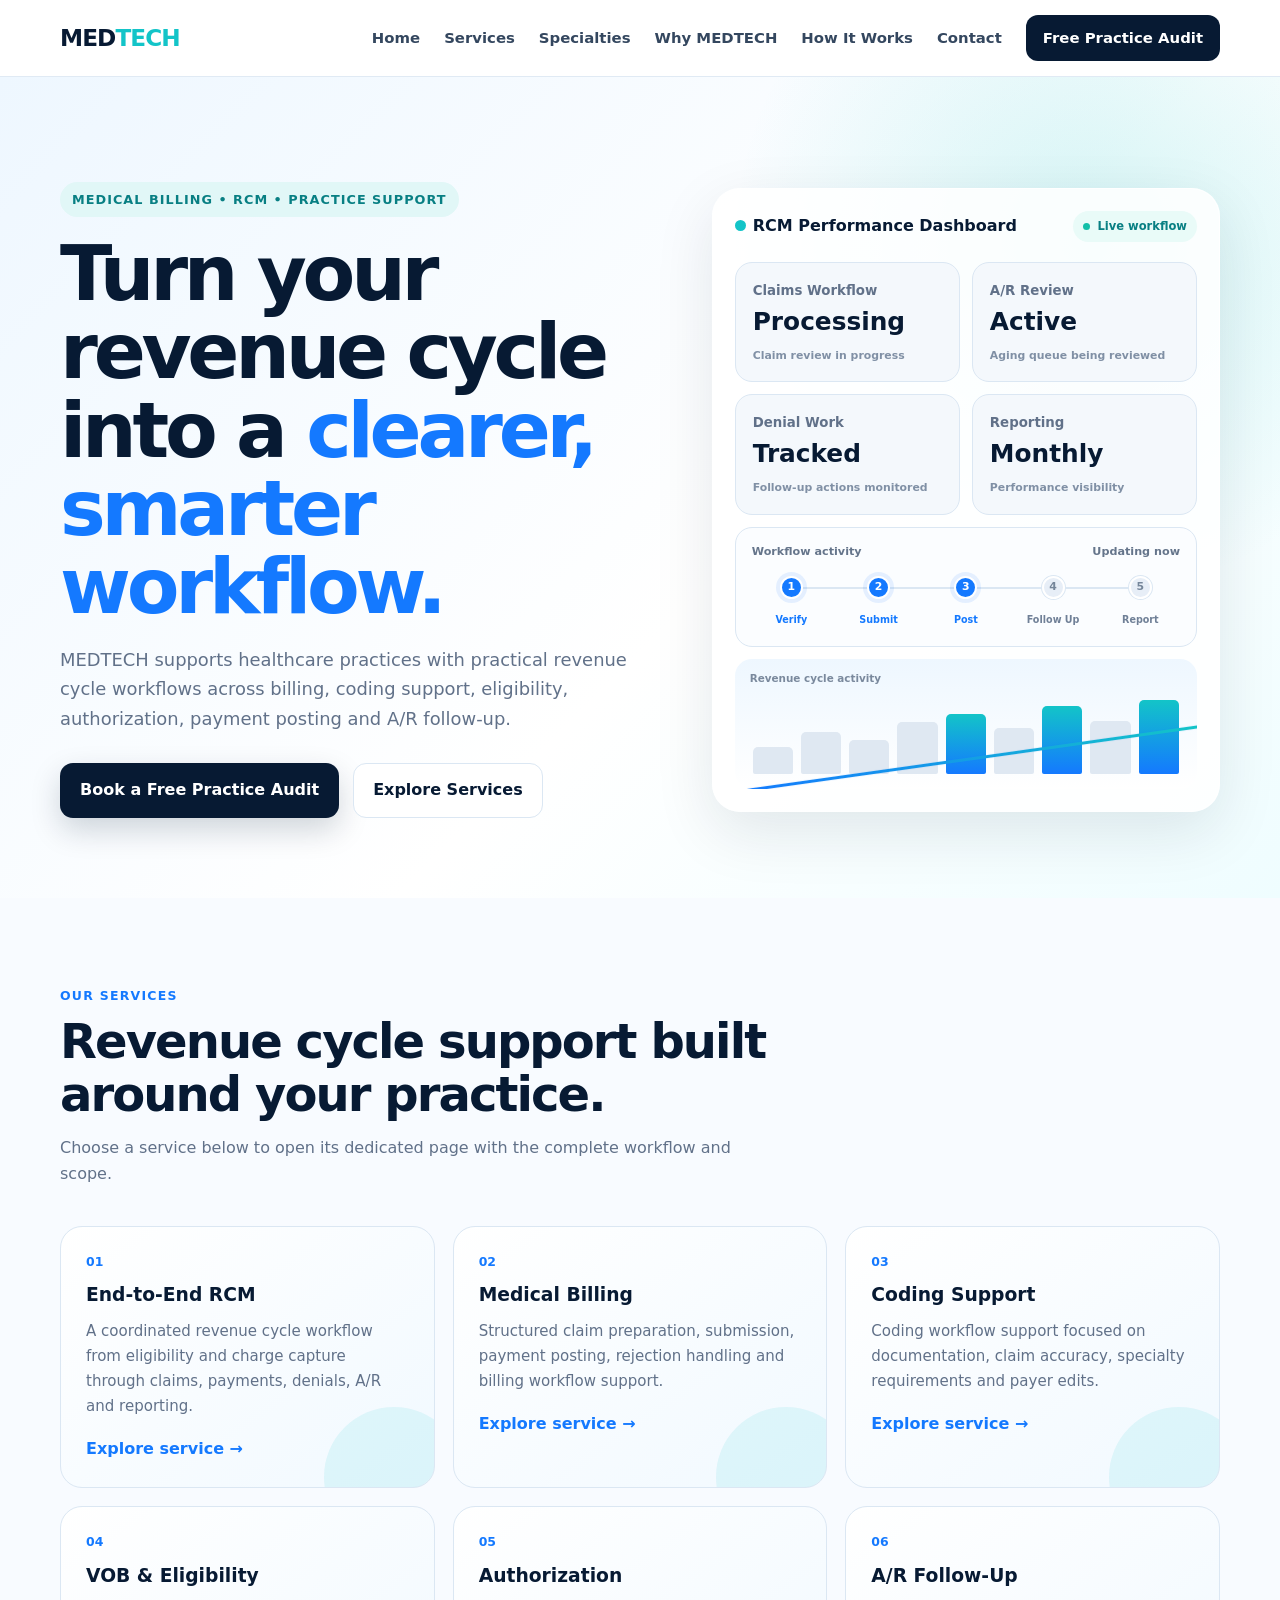
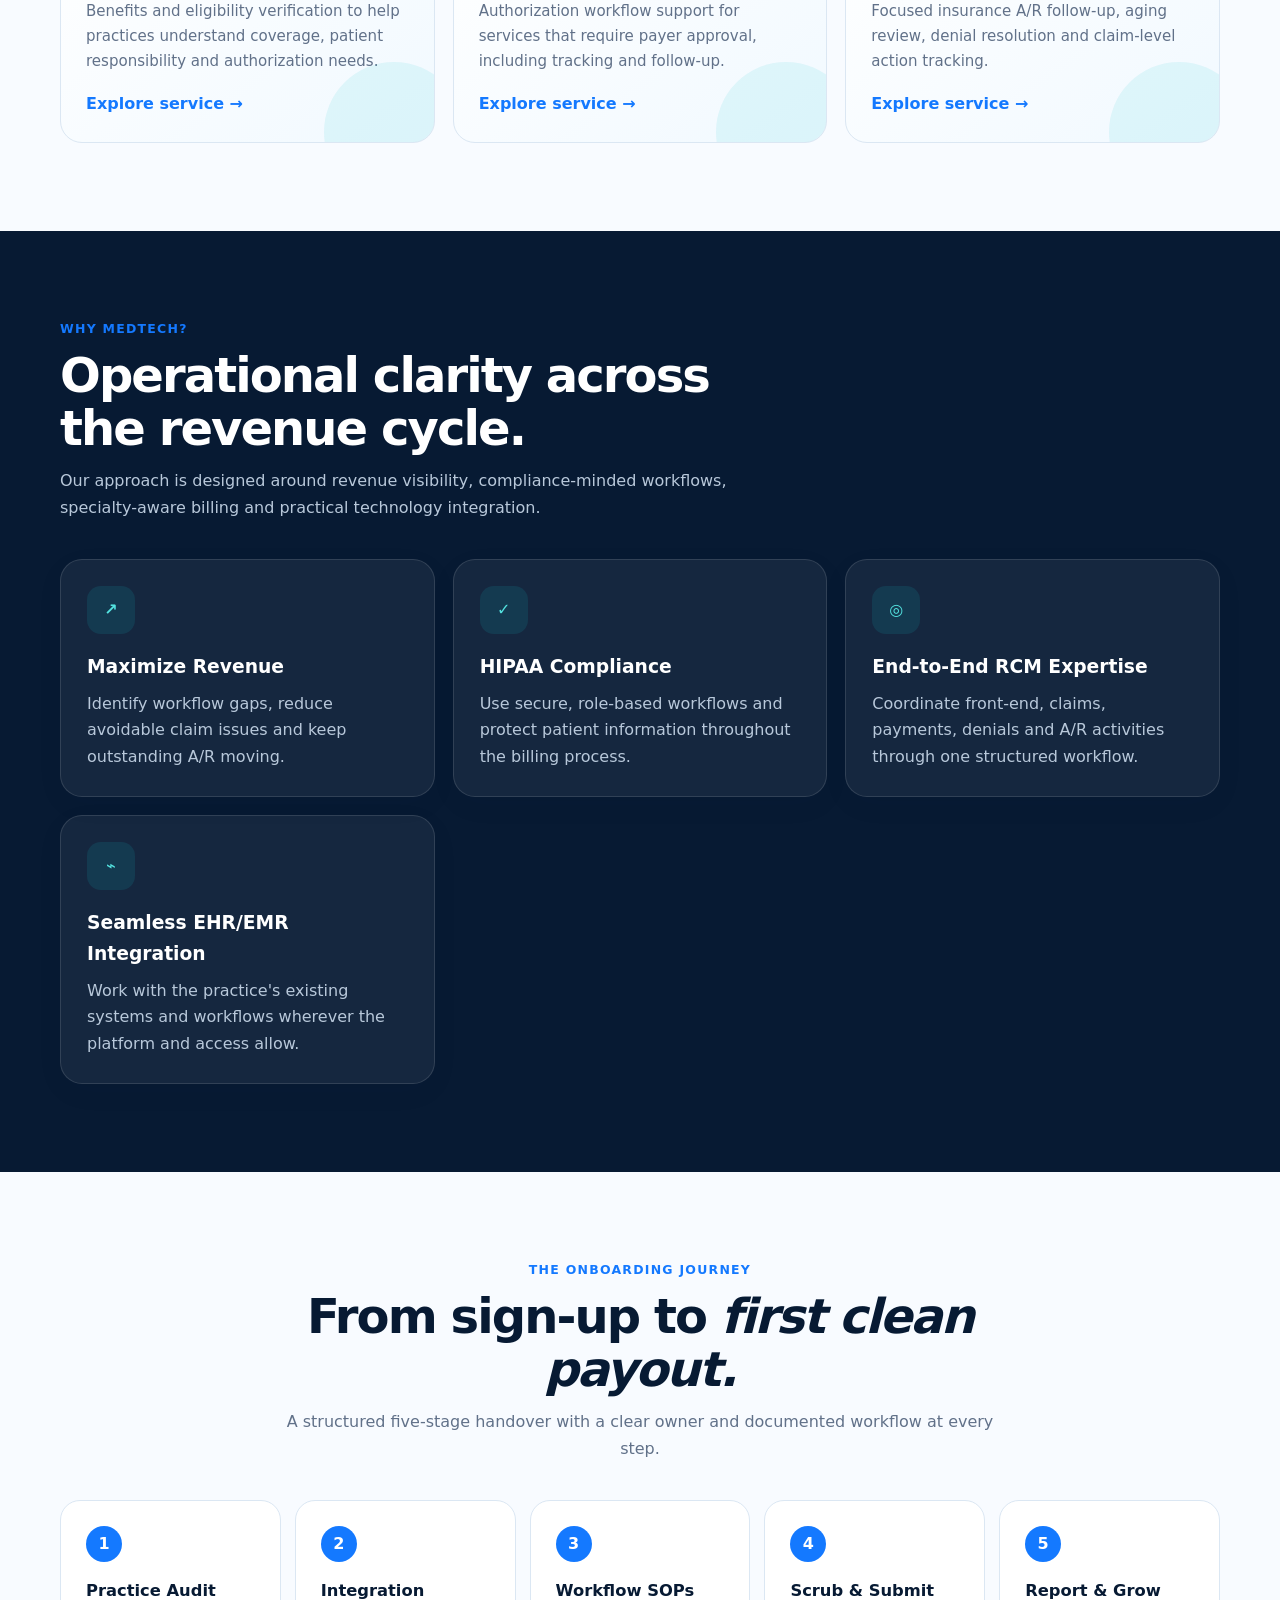
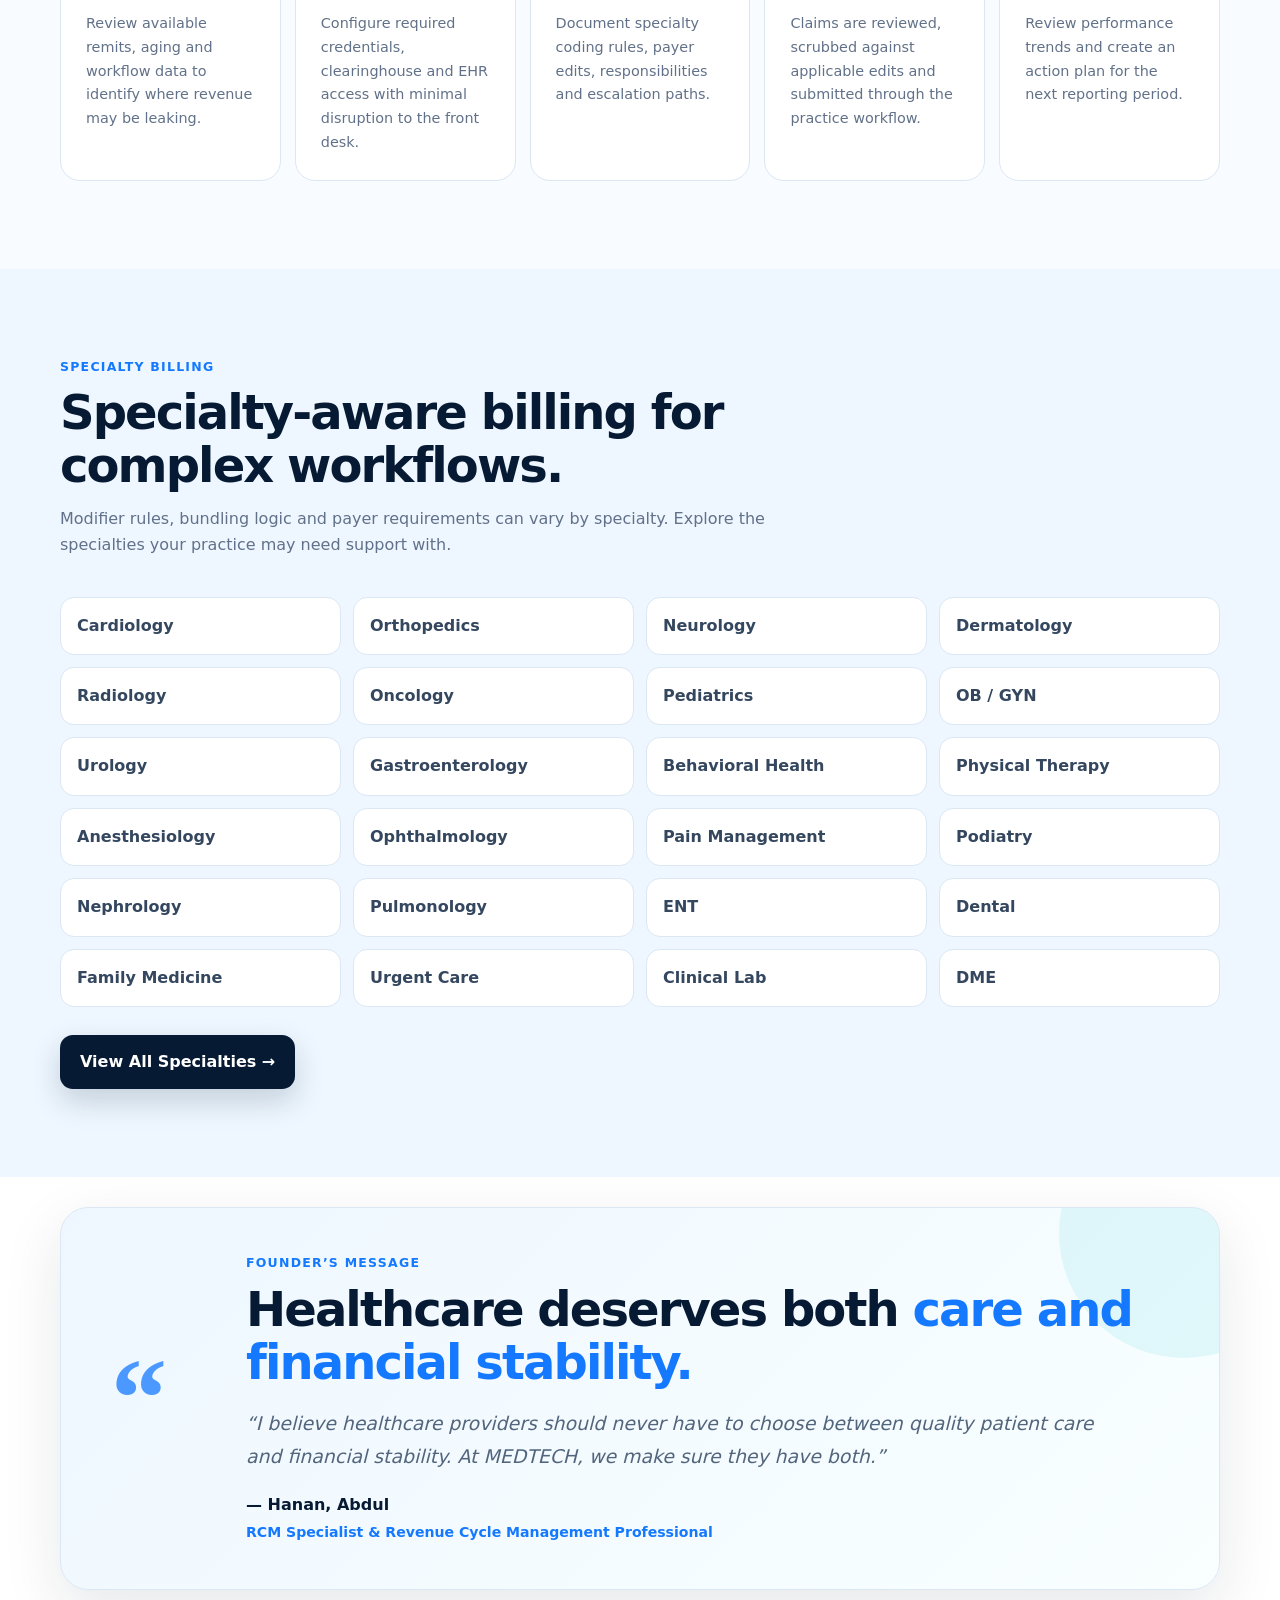
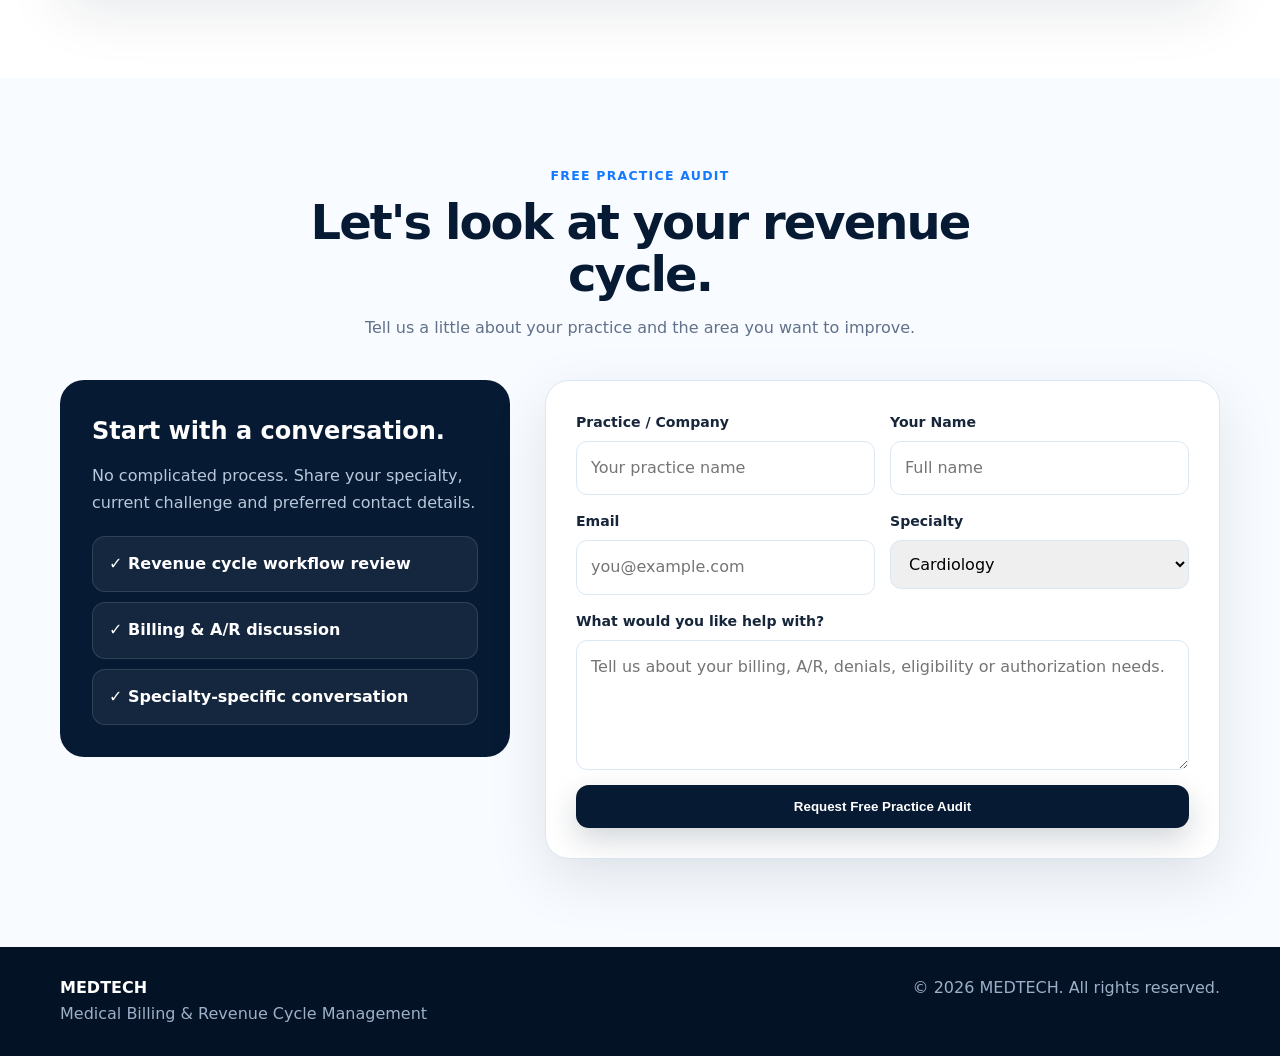
==== commit 1b65e07c: "Add files via upload" ====
--- a/index.html
+++ b/index.html
@@ -40,15 +40,59 @@
    </div>
   </div>
   <div class="dashboard-card reveal">
-   <div class="dash-top"><div class="dash-title"><span class="dot"></span>RCM Performance Dashboard</div><span>Live workflow</span></div>
+   <div class="dash-top">
+    <div class="dash-title"><span class="dot live-dot"></span>RCM Performance Dashboard</div>
+    <span class="live-pill"><span class="pulse"></span><span id="workflow-status">Live workflow</span></span>
+   </div>
+
    <div class="dash-grid">
-    <div class="metric"><small>Claims Workflow</small><strong>Active</strong></div>
-    <div class="metric"><small>A/R Review</small><strong>Focused</strong></div>
-    <div class="metric"><small>Denial Work</small><strong>Tracked</strong></div>
-    <div class="metric"><small>Reporting</small><strong>Monthly</strong></div>
-   </div>
-   <div class="chart"></div>
-  </div>
+    <div class="metric metric-live">
+      <small>Claims Workflow</small>
+      <strong id="claims-status">Processing</strong>
+      <span class="metric-sub" id="claims-sub">Claim review in progress</span>
+    </div>
+    <div class="metric metric-live">
+      <small>A/R Review</small>
+      <strong id="ar-status">Active</strong>
+      <span class="metric-sub" id="ar-sub">Aging queue being reviewed</span>
+    </div>
+    <div class="metric metric-live">
+      <small>Denial Work</small>
+      <strong id="denial-status">Tracked</strong>
+      <span class="metric-sub" id="denial-sub">Follow-up actions monitored</span>
+    </div>
+    <div class="metric metric-live">
+      <small>Reporting</small>
+      <strong id="report-status">Monthly</strong>
+      <span class="metric-sub" id="report-sub">Performance visibility</span>
+    </div>
+   </div>
+
+   <div class="workflow-panel">
+    <div class="workflow-head">
+      <span>Workflow activity</span>
+      <span id="workflow-time">Updating now</span>
+    </div>
+    <div class="workflow-track">
+      <div class="workflow-line"></div>
+      <div class="workflow-step active"><span>1</span><small>Verify</small></div>
+      <div class="workflow-step active"><span>2</span><small>Submit</small></div>
+      <div class="workflow-step active"><span>3</span><small>Post</small></div>
+      <div class="workflow-step"><span>4</span><small>Follow Up</small></div>
+      <div class="workflow-step"><span>5</span><small>Report</small></div>
+     </div>
+   </div>
+
+   <div class="chart">
+     <div class="chart-label">Revenue cycle activity</div>
+     <div class="chart-bars" aria-hidden="true">
+       <i style="--h:34%"></i><i style="--h:52%"></i><i style="--h:42%"></i><i style="--h:65%"></i>
+       <i class="accent-bar" style="--h:74%"></i><i style="--h:57%"></i>
+       <i class="accent-bar" style="--h:84%"></i><i style="--h:66%"></i><i class="accent-bar" style="--h:92%"></i>
+     </div>
+   </div>
+  </div>
+</div>
  </div>
 </section>
 
@@ -172,6 +216,24 @@
  </div>
 </section>
 
+
+<section class="founder-section">
+ <div class="container">
+  <div class="founder-card reveal">
+   <div class="founder-mark">“</div>
+   <div class="founder-copy">
+    <div class="kicker">Founder’s Message</div>
+    <h2>Healthcare deserves both <span>care and financial stability.</span></h2>
+    <blockquote>
+      “I believe healthcare providers should never have to choose between quality patient care and financial stability. At MEDTECH, we make sure they have both.”
+    </blockquote>
+    <div class="founder-name">— Hanan, Abdul</div>
+    <div class="founder-role">RCM Specialist & Revenue Cycle Management Professional</div>
+   </div>
+  </div>
+ </div>
+</section>
+
 <section id="contact">
  <div class="container">
   <div class="section-head center reveal">
--- a/styles.css
+++ b/styles.css
@@ -113,3 +113,49 @@
  .field.full{grid-column:auto}.cta-inner,.footer-inner{flex-direction:column;align-items:flex-start}
  .dashboard-card{transform:none}
 }
+
+/* Animated RCM dashboard */
+.live-pill{display:inline-flex;align-items:center;gap:7px;padding:6px 10px;border-radius:999px;background:#e9fbf8;color:#087f83;font-size:.72rem;font-weight:900;white-space:nowrap}
+.pulse{width:7px;height:7px;border-radius:50%;background:#13bfa8;box-shadow:0 0 0 0 rgba(19,191,168,.5);animation:pulse 1.7s infinite}
+.live-dot{animation:liveGlow 1.7s infinite}
+.metric-live{position:relative;overflow:hidden;cursor:pointer;transition:transform .28s ease,background .28s ease,border-color .28s ease,box-shadow .28s ease}
+.metric-live:before{content:"";position:absolute;inset:0;background:linear-gradient(135deg,rgba(20,121,255,.07),rgba(19,196,200,.10));opacity:0;transition:.28s}
+.metric-live:hover{transform:translateY(-8px) scale(1.025);background:#eefaff;border-color:#8bd9df;box-shadow:0 15px 30px rgba(20,121,255,.12)}
+.metric-live:hover:before{opacity:1}
+.metric-live strong,.metric-live small,.metric-sub{position:relative;z-index:1}
+.metric-live strong{transition:color .28s ease}
+.metric-live:hover strong{color:#087f83}
+.metric-sub{display:block;margin-top:4px;color:#8090a5;font-size:.68rem;font-weight:700;transition:.28s}
+.metric-live:hover .metric-sub{color:#397083}
+.workflow-panel{margin-top:12px;padding:15px 16px;border:1px solid var(--line);border-radius:17px;background:#fbfdff}
+.workflow-head{display:flex;justify-content:space-between;gap:10px;color:#65758b;font-size:.7rem;font-weight:800;margin-bottom:14px}
+.workflow-track{display:grid;grid-template-columns:repeat(5,1fr);gap:8px;position:relative}
+.workflow-line{position:absolute;left:7%;right:7%;top:11px;height:2px;background:#dbe7f3;z-index:0}
+.workflow-step{position:relative;z-index:1;text-align:center}
+.workflow-step span{width:23px;height:23px;display:grid;place-items:center;margin:0 auto 6px;border-radius:50%;background:#e7eef7;color:#75869a;font-size:.68rem;font-weight:900;border:2px solid white;box-shadow:0 0 0 1px #dbe7f3;transition:.3s}
+.workflow-step.active span{background:var(--blue);color:white;box-shadow:0 0 0 4px rgba(20,121,255,.10)}
+.workflow-step small{font-size:.6rem;font-weight:800;color:#708097}
+.workflow-step.active small{color:var(--blue)}
+.chart{position:relative}
+.chart-label{position:absolute;left:15px;top:11px;color:#7a899d;font-size:.65rem;font-weight:800;z-index:2}
+.chart-bars{position:absolute;left:18px;right:18px;bottom:15px;top:34px;display:flex;align-items:flex-end;gap:8px}
+.chart-bars i{display:block;flex:1;height:var(--h);min-height:8px;background:#dfe8f2;border-radius:5px 5px 2px 2px;animation:barPulse 2.6s ease-in-out infinite;animation-delay:calc(var(--h) * -10ms)}
+.chart-bars i.accent-bar{background:linear-gradient(180deg,#13c4c8,#1479ff)}
+.founder-section{background:white;padding-top:30px}
+.founder-card{position:relative;display:grid;grid-template-columns:110px 1fr;gap:25px;align-items:center;padding:45px 50px;border-radius:28px;background:linear-gradient(135deg,#eef7ff,#f9ffff);border:1px solid var(--line);box-shadow:var(--shadow);overflow:hidden}
+.founder-card:after{content:"";position:absolute;width:250px;height:250px;right:-90px;top:-100px;border-radius:50%;background:rgba(19,196,200,.10)}
+.founder-mark{font-size:7rem;line-height:.8;color:var(--blue);font-family:Georgia,serif;font-weight:900;opacity:.75;position:relative;z-index:1}
+.founder-copy{position:relative;z-index:1}
+.founder-copy h2{margin-bottom:18px}.founder-copy h2 span{color:var(--blue)}
+.founder-copy blockquote{font-size:1.18rem;line-height:1.8;color:#52657c;font-style:italic;max-width:850px}
+.founder-name{margin-top:18px;color:var(--navy);font-weight:900}
+.founder-role{color:var(--blue);font-size:.88rem;font-weight:800;margin-top:2px}
+@keyframes pulse{0%{box-shadow:0 0 0 0 rgba(19,191,168,.45)}70%{box-shadow:0 0 0 7px rgba(19,191,168,0)}100%{box-shadow:0 0 0 0 rgba(19,191,168,0)}}
+@keyframes liveGlow{50%{transform:scale(1.2);filter:brightness(1.15)}}
+@keyframes barPulse{0%,100%{transform:scaleY(1)}50%{transform:scaleY(.88)}}
+@media(max-width:600px){
+ .founder-card{grid-template-columns:1fr;padding:30px}
+ .founder-mark{font-size:5rem}
+ .workflow-track{gap:3px}.workflow-step small{font-size:.52rem}
+ .chart-bars{gap:5px}
+}
